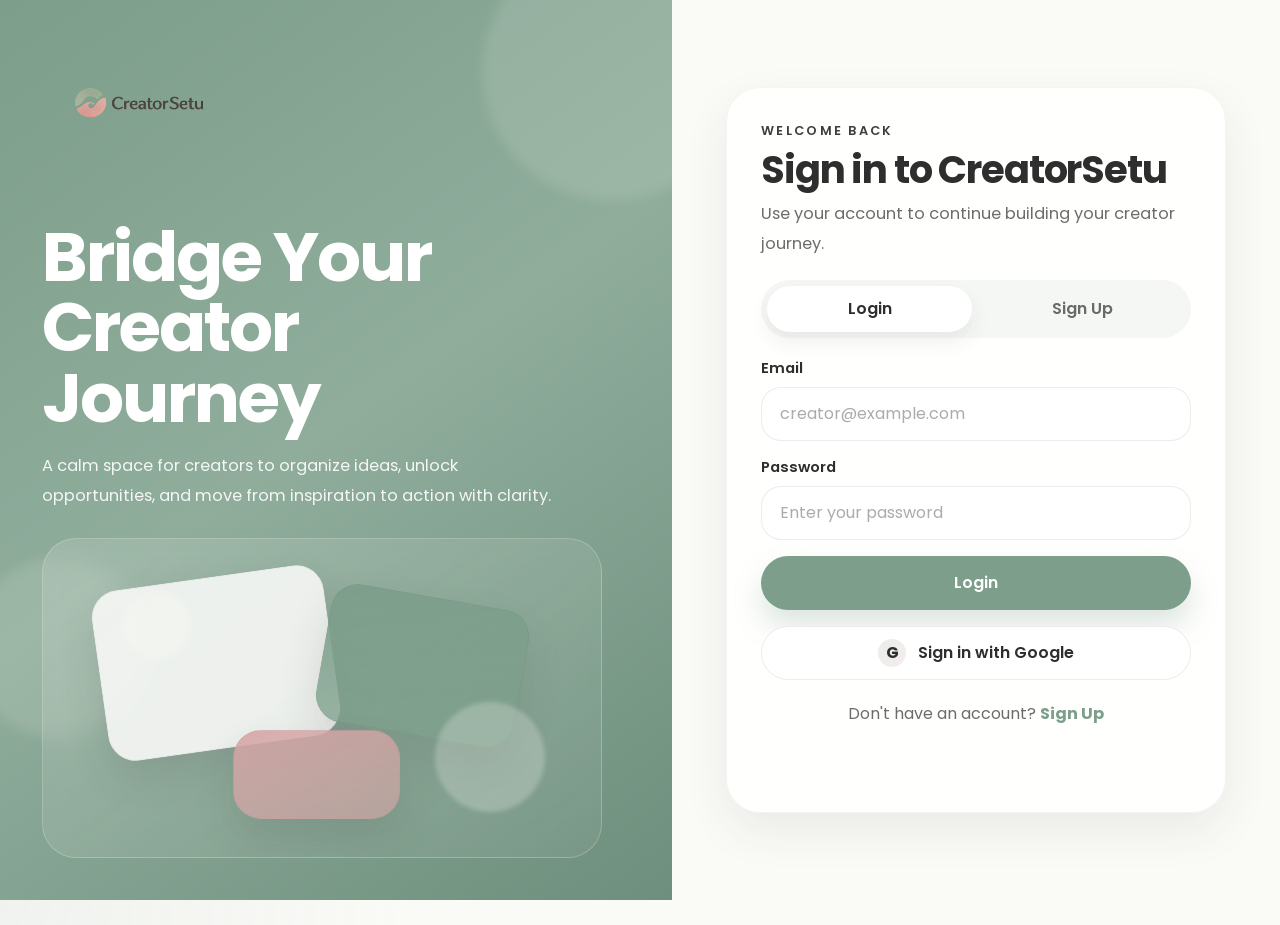
==== index.html @ 1ea91038 "Add files via upload" ====
<!DOCTYPE html>
<html lang="en">
<head>
	<meta charset="UTF-8">
	<meta name="viewport" content="width=device-width, initial-scale=1.0">
	<title>CreatorSetu | Login</title>
	<meta name="description" content="CreatorSetu login and signup experience with a warm split-screen interface.">
	<link rel="preconnect" href="https://fonts.googleapis.com">
	<link rel="preconnect" href="https://fonts.gstatic.com" crossorigin>
	<link href="https://fonts.googleapis.com/css2?family=Poppins:wght@400;500;600;700;800&display=swap" rel="stylesheet">
	<link rel="stylesheet" href="style.css">
</head>
<body>
	<main class="auth-shell" data-auth-shell>
		<section class="auth-visual" aria-label="CreatorSetu introduction">
			<div class="auth-visual__brand">
				<img class="brand-logo brand-logo--panel" src="logo_transparent.png" alt="CreatorSetu Logo">
			</div>

			<div class="auth-visual__content">
				<h1>Bridge Your Creator Journey</h1>
				<p class="auth-visual__text">
					A calm space for creators to organize ideas, unlock opportunities, and move from inspiration to action with clarity.
				</p>

				<div class="auth-illustration" aria-hidden="true">
					<div class="auth-illustration__card auth-illustration__card--one"></div>
					<div class="auth-illustration__card auth-illustration__card--two"></div>
					<div class="auth-illustration__card auth-illustration__card--three"></div>
					<div class="auth-illustration__orb auth-illustration__orb--one"></div>
					<div class="auth-illustration__orb auth-illustration__orb--two"></div>
				</div>
			</div>
		</section>

		<section class="auth-panel" aria-label="Authentication forms">
			<div class="auth-card" data-auth-card data-mode="login">
				<div class="auth-card__header">
					<p class="eyebrow">Welcome back</p>
					<h2>Sign in to CreatorSetu</h2>
					<p class="auth-card__copy">Use your account to continue building your creator journey.</p>
				</div>

				<div class="auth-switch" role="tablist" aria-label="Authentication mode">
					<button class="auth-switch__button is-active" type="button" data-mode-button="login" aria-pressed="true">Login</button>
					<button class="auth-switch__button" type="button" data-mode-button="signup" aria-pressed="false">Sign Up</button>
				</div>

				<div class="auth-stage">
					<form class="auth-form is-active" data-form="login" novalidate>
						<label class="field">
							<span>Email</span>
							<input type="email" name="loginEmail" placeholder="creator@example.com" autocomplete="email">
						</label>
						<label class="field">
							<span>Password</span>
							<input type="password" name="loginPassword" placeholder="Enter your password" autocomplete="current-password">
						</label>
						<button class="primary-button" type="submit">Login</button>
						<button class="google-button" type="button">
							<span class="google-button__icon">G</span>
							Sign in with Google
						</button>
						<p class="auth-footnote">
							Don't have an account?
							<button class="text-toggle" type="button" data-mode-button="signup">Sign Up</button>
						</p>
					</form>

					<form class="auth-form" data-form="signup" novalidate>
						<label class="field">
							<span>Name</span>
							<input type="text" name="signupName" placeholder="Your name" autocomplete="name">
						</label>
						<label class="field">
							<span>Email</span>
							<input type="email" name="signupEmail" placeholder="creator@example.com" autocomplete="email">
						</label>
						<label class="field">
							<span>Password</span>
							<input type="password" name="signupPassword" placeholder="Create a password" autocomplete="new-password">
						</label>
						<label class="field">
							<span>Platform</span>
							<select name="platform">
								<option value="">Select your platform</option>
								<option>Instagram</option>
								<option>YouTube</option>
								<option>Pinterest</option>
								<option>TikTok</option>
								<option>Behance</option>
							</select>
						</label>
						<button class="primary-button" type="submit">Create Account</button>
						<button class="google-button" type="button">
							<span class="google-button__icon">G</span>
							Sign up with Google
						</button>
						<p class="auth-footnote">
							Already have an account?
							<button class="text-toggle" type="button" data-mode-button="login">Login</button>
						</p>
					</form>
				</div>
			</div>
		</section>

		<section class="dashboard" data-dashboard hidden aria-label="CreatorSetu dashboard">
			<header class="dashboard__nav">
				<div class="dashboard__brand">
					<img class="brand-logo brand-logo--dashboard" src="logo_transparent.png" alt="CreatorSetu Logo">
				</div>
				<div class="dashboard__profile" aria-label="Profile">
					<span>AK</span>
				</div>
			</header>

			<section class="dashboard__banner">
				<div>
					<p class="eyebrow">Creator dashboard</p>
					<h2>Welcome back, Aanya</h2>
					<p>Track your earnings, see your impact, and keep your creator journey moving forward with clarity.</p>
				</div>
				<div class="dashboard__banner-card">
					<span>Next milestone</span>
					<strong>Brand collab review in 2 days</strong>
				</div>
			</section>

			<section class="dashboard__stats" aria-label="Earnings and impact summary">
				<article class="stat-card stat-card--dashboard">
					<p>Total Earnings</p>
					<strong>₹12,480</strong>
					<span>+18% from last quarter</span>
				</article>
				<article class="stat-card stat-card--dashboard">
					<p>This Month Earnings</p>
					<strong>₹3,240</strong>
					<span>On track with goals</span>
				</article>
				<article class="stat-card stat-card--dashboard">
					<p>Savings Goal Progress</p>
					<strong>68%</strong>
					<div class="progress-bar" aria-hidden="true"><span style="width: 68%"></span></div>
				</article>
				<article class="stat-card stat-card--dashboard">
					<p>Impact Donated</p>
					<strong>₹860</strong>
					<span>Shared across creator initiatives</span>
				</article>
			</section>

			<section class="dashboard__grid">
				<div class="dashboard-card dashboard-card--chart">
					<div class="dashboard-card__header">
						<h3>Earnings Bar Chart</h3>
						<p>Last six months performance</p>
					</div>
					<div class="bar-chart" data-bar-chart aria-label="Earnings chart"></div>
				</div>

				<div class="dashboard-card dashboard-card--activity">
					<div class="dashboard-card__header">
						<h3>Recent Activity</h3>
						<p>Latest creator updates</p>
					</div>
					<div class="activity-feed" data-activity-feed></div>
				</div>
			</section>
		</section>
	</main>

	<script src="scrypt.js"></script>
</body>
</html>
---- style.css ----
* {
	box-sizing: border-box;
}

:root {
	--bg: #fafaf7;
	--accent: #7c9e8a;
	--secondary: #d4a5a5;
	--text: #2e2e2e;
	--muted: rgba(46, 46, 46, 0.7);
	--card: rgba(255, 255, 255, 0.86);
	--shadow: 0 18px 45px rgba(46, 46, 46, 0.08);
	--shadow-hover: 0 22px 56px rgba(46, 46, 46, 0.12);
	--radius-lg: 30px;
	--radius-md: 20px;
}

html {
	scroll-behavior: smooth;
}

body {
	margin: 0;
	font-family: 'Poppins', sans-serif;
	color: var(--text);
	background:
		radial-gradient(circle at top left, rgba(124, 158, 138, 0.08), transparent 26%),
		radial-gradient(circle at bottom right, rgba(212, 165, 165, 0.12), transparent 30%),
		var(--bg);
	min-height: 100vh;
}

button,
input,
select {
	font: inherit;
}

button {
	border: 0;
	background: none;
	cursor: pointer;
}

.auth-shell {
	min-height: 100vh;
	display: grid;
	grid-template-columns: 1.05fr 0.95fr;
	align-items: stretch;
}

.auth-shell.is-post-login {
	grid-template-columns: 1fr;
}

.auth-visual {
	position: relative;
	overflow: hidden;
	padding: 42px;
	display: flex;
	flex-direction: column;
	justify-content: space-between;
	background: linear-gradient(145deg, #7c9e8a 0%, #90ad9c 48%, #6e8f7d 100%);
	color: #fff;
}

.auth-visual::before,
.auth-visual::after {
	content: '';
	position: absolute;
	border-radius: 999px;
	background: rgba(250, 250, 247, 0.12);
	filter: blur(6px);
	pointer-events: none;
}

.auth-visual::before {
	width: 260px;
	height: 260px;
	top: -60px;
	right: -70px;
}

.auth-visual::after {
	width: 180px;
	height: 180px;
	left: -30px;
	bottom: 18%;
}

.auth-visual__brand,
.auth-visual__content {
	position: relative;
	z-index: 1;
}

.auth-visual__brand {
	display: flex;
	align-items: center;
	justify-content: flex-start;
}

.brand-logo {
	display: block;
	width: auto;
	object-fit: contain;
	background: transparent;
	mix-blend-mode: multiply;
}

.brand-logo--panel {
	width: 200px;
	height: auto;
}

.brand-logo--dashboard {
	height: 40px;
	width: auto;
}

.auth-visual__content {
	display: grid;
	gap: 18px;
	max-width: 560px;
	padding: 32px 0 0;
}

.eyebrow {
	margin: 0;
	font-size: 0.8rem;
	font-weight: 600;
	letter-spacing: 0.18em;
	text-transform: uppercase;
	opacity: 0.92;
}

.auth-visual h1,
.auth-card h2 {
	margin: 0;
	line-height: 1.02;
	letter-spacing: -0.03em;
}

.auth-visual h1 {
	font-size: clamp(2.7rem, 5.4vw, 5.6rem);
	max-width: 9ch;
}

.auth-visual__text,
.auth-card__copy {
	margin: 0;
	line-height: 1.8;
	font-size: 1.02rem;
	color: var(--muted);
}

.auth-visual__text {
	color: rgba(255, 255, 255, 0.9);
	max-width: 52ch;
}

.auth-illustration {
	position: relative;
	min-height: 320px;
	margin-top: 10px;
	border-radius: 34px;
	border: 1px solid rgba(250, 250, 247, 0.22);
	background: linear-gradient(145deg, rgba(250, 250, 247, 0.14), rgba(250, 250, 247, 0.05));
	backdrop-filter: blur(10px);
	overflow: hidden;
}

.auth-illustration__card,
.auth-illustration__orb {
	position: absolute;
	border-radius: 28px;
}

.auth-illustration__card {
	background: rgba(250, 250, 247, 0.88);
	box-shadow: 0 20px 40px rgba(46, 46, 46, 0.12);
	border: 1px solid rgba(46, 46, 46, 0.04);
}

.auth-illustration__card--one {
	width: 42%;
	height: 54%;
	top: 12%;
	left: 10%;
	transform: rotate(-8deg);
}

.auth-illustration__card--two {
	width: 36%;
	height: 44%;
	top: 18%;
	right: 14%;
	background: linear-gradient(160deg, rgba(124, 158, 138, 0.95), rgba(124, 158, 138, 0.68));
	transform: rotate(10deg);
}

.auth-illustration__card--three {
	width: 30%;
	height: 28%;
	left: 34%;
	bottom: 12%;
	background: linear-gradient(160deg, rgba(212, 165, 165, 0.9), rgba(212, 165, 165, 0.6));
}

.auth-illustration__orb {
	border-radius: 999px;
	filter: blur(2px);
	background: rgba(250, 250, 247, 0.24);
}

.auth-illustration__orb--one {
	width: 110px;
	height: 110px;
	right: 10%;
	bottom: 14%;
}

.auth-illustration__orb--two {
	width: 70px;
	height: 70px;
	left: 14%;
	top: 16%;
}

.auth-panel {
	display: grid;
	place-items: center;
	padding: 36px 22px;
	background: linear-gradient(180deg, rgba(250, 250, 247, 0.96), rgba(250, 250, 247, 1));
}

.auth-shell.is-post-login .auth-visual,
.auth-shell.is-post-login .auth-panel {
	display: none;
}

.dashboard {
	grid-column: 1 / -1;
	width: 100%;
	min-height: 100vh;
	display: grid;
	gap: 22px;
	padding: 24px;
	background:
		radial-gradient(circle at top left, rgba(124, 158, 138, 0.09), transparent 32%),
		radial-gradient(circle at bottom right, rgba(212, 165, 165, 0.1), transparent 28%),
		var(--bg);
	box-sizing: border-box;
}

.dashboard[hidden] {
	display: none;
}

.dashboard__nav {
	display: flex;
	align-items: center;
	justify-content: space-between;
	gap: 16px;
	padding: 14px 8px;
}

.dashboard__profile {
	width: 46px;
	height: 46px;
	border-radius: 999px;
	display: grid;
	place-items: center;
	background: #fff;
	box-shadow: 0 12px 24px rgba(46, 46, 46, 0.08);
	border: 1px solid rgba(46, 46, 46, 0.06);
	font-weight: 700;
	color: var(--accent);
}

.dashboard__banner,
.dashboard__stats,
.dashboard__grid {
	display: grid;
	grid-template-columns: repeat(12, minmax(0, 1fr));
	gap: 18px;
}

.dashboard__banner {
	padding: 28px;
	border-radius: 34px;
	background: linear-gradient(135deg, rgba(255, 255, 255, 0.96), rgba(250, 250, 247, 0.95));
	border: 1px solid rgba(46, 46, 46, 0.05);
	box-shadow: var(--shadow);
	align-items: end;
}

.dashboard__banner h2 {
	font-size: clamp(2rem, 4vw, 3.3rem);
	margin-top: 8px;
}

.dashboard__banner p {
	margin: 10px 0 0;
	max-width: 60ch;
	line-height: 1.8;
	color: var(--muted);
}

.dashboard__banner-card {
	grid-column: span 4;
	justify-self: end;
	padding: 18px 20px;
	border-radius: 24px;
	background: rgba(124, 158, 138, 0.1);
	border: 1px solid rgba(124, 158, 138, 0.16);
	box-shadow: 0 12px 24px rgba(46, 46, 46, 0.05);
	display: grid;
	gap: 8px;
	color: var(--text);
}

.dashboard__banner-card span {
	font-size: 0.86rem;
	font-weight: 600;
	letter-spacing: 0.08em;
	text-transform: uppercase;
	color: var(--accent);
}

.dashboard__banner > div:first-child {
	grid-column: span 8;
}

.dashboard__stats {
	grid-template-columns: repeat(4, minmax(0, 1fr));
}

.stat-card--dashboard {
	padding: 22px;
	border-radius: 28px;
	background: rgba(255, 255, 255, 0.9);
	box-shadow: 0 14px 28px rgba(46, 46, 46, 0.06);
	border: 1px solid rgba(46, 46, 46, 0.05);
	display: grid;
	gap: 10px;
}

.stat-card--dashboard p,
.dashboard-card__header p {
	margin: 0;
	color: var(--muted);
	font-size: 0.92rem;
}

.stat-card--dashboard strong {
	font-size: 1.9rem;
	line-height: 1;
	color: var(--text);
}

.stat-card--dashboard span {
	color: var(--muted);
	font-size: 0.9rem;
}

.progress-bar {
	height: 12px;
	border-radius: 999px;
	background: rgba(124, 158, 138, 0.12);
	overflow: hidden;
}

.progress-bar span {
	display: block;
	height: 100%;
	border-radius: inherit;
	background: linear-gradient(90deg, var(--accent), #97b6a3);
}

.dashboard__grid {
	grid-template-columns: 1.4fr 0.9fr;
}

.dashboard-card {
	padding: 24px;
	border-radius: 32px;
	background: rgba(255, 255, 255, 0.9);
	border: 1px solid rgba(46, 46, 46, 0.05);
	box-shadow: var(--shadow);
	display: grid;
	gap: 18px;
}

.dashboard-card__header h3 {
	margin: 0 0 6px;
	font-size: 1.2rem;
}

.bar-chart {
	display: grid;
	grid-template-columns: repeat(6, minmax(0, 1fr));
	align-items: end;
	gap: 14px;
	min-height: 320px;
	padding: 12px 4px 0;
}

.bar-chart__item {
	display: grid;
	justify-items: center;
	gap: 10px;
}

.bar-chart__bar {
	width: 100%;
	min-height: 40px;
	border-radius: 20px 20px 10px 10px;
	background: linear-gradient(180deg, rgba(124, 158, 138, 0.95), rgba(124, 158, 138, 0.52));
	box-shadow: 0 12px 24px rgba(124, 158, 138, 0.2);
	align-self: end;
}

.bar-chart__label {
	font-size: 0.84rem;
	color: var(--muted);
}

.bar-chart__value {
	font-size: 0.84rem;
	font-weight: 600;
	color: var(--text);
}

.activity-feed {
	display: grid;
	gap: 14px;
}

.activity-item {
	padding: 16px 18px;
	border-radius: 22px;
	background: linear-gradient(135deg, rgba(250, 250, 247, 0.95), rgba(255, 255, 255, 0.98));
	border: 1px solid rgba(46, 46, 46, 0.05);
	display: grid;
	gap: 6px;
}

.activity-item__top {
	display: flex;
	align-items: center;
	justify-content: space-between;
	gap: 12px;
	font-weight: 600;
}

.activity-item__badge {
	padding: 6px 10px;
	border-radius: 999px;
	background: rgba(212, 165, 165, 0.18);
	color: var(--text);
	font-size: 0.8rem;
	font-weight: 600;
}

.activity-item p {
	margin: 0;
	color: var(--muted);
	line-height: 1.7;
}

.auth-card {
	width: min(100%, 500px);
	padding: 34px;
	border-radius: 34px;
	background: var(--card);
	box-shadow: var(--shadow);
	border: 1px solid rgba(46, 46, 46, 0.05);
	backdrop-filter: blur(10px);
}

.auth-card__header {
	display: grid;
	gap: 10px;
	margin-bottom: 22px;
}

.auth-card h2 {
	font-size: clamp(1.9rem, 3vw, 2.5rem);
}

.auth-switch {
	display: grid;
	grid-template-columns: repeat(2, minmax(0, 1fr));
	gap: 8px;
	padding: 6px;
	margin-bottom: 20px;
	border-radius: 999px;
	background: rgba(124, 158, 138, 0.08);
}

.auth-switch__button {
	min-height: 46px;
	border-radius: 999px;
	font-weight: 600;
	color: var(--muted);
	transition: background 220ms ease, color 220ms ease, transform 220ms ease;
}

.auth-switch__button.is-active {
	background: #fff;
	color: var(--text);
	box-shadow: 0 10px 20px rgba(46, 46, 46, 0.08);
}

.auth-stage {
	position: relative;
	min-height: 420px;
}

.auth-form {
	position: absolute;
	inset: 0;
	display: grid;
	gap: 16px;
	align-content: start;
	opacity: 0;
	transform: translateX(18px);
	pointer-events: none;
	transition: opacity 260ms ease, transform 260ms ease;
}

.auth-form.is-active {
	opacity: 1;
	transform: translateX(0);
	pointer-events: auto;
	position: relative;
}

.field {
	display: grid;
	gap: 8px;
}

.field span {
	font-size: 0.92rem;
	font-weight: 600;
}

.field input,
.field select {
	width: 100%;
	min-height: 54px;
	padding: 0 18px;
	border-radius: var(--radius-md);
	border: 1px solid rgba(46, 46, 46, 0.09);
	background: rgba(255, 255, 255, 0.95);
	color: var(--text);
	outline: none;
	box-shadow: inset 0 1px 0 rgba(255, 255, 255, 0.7);
	transition: border-color 180ms ease, box-shadow 180ms ease, transform 180ms ease;
}

.field input::placeholder {
	color: rgba(46, 46, 46, 0.4);
}

.field input:focus,
.field select:focus {
	border-color: rgba(124, 158, 138, 0.5);
	box-shadow: 0 0 0 4px rgba(124, 158, 138, 0.12);
}

.primary-button,
.google-button {
	min-height: 54px;
	border-radius: 999px;
	font-weight: 600;
	transition: transform 180ms ease, box-shadow 180ms ease, background 180ms ease;
}

.primary-button {
	background: var(--accent);
	color: #fff;
	box-shadow: 0 16px 28px rgba(124, 158, 138, 0.26);
}

.google-button {
	display: inline-flex;
	align-items: center;
	justify-content: center;
	gap: 12px;
	border: 1px solid rgba(46, 46, 46, 0.09);
	background: #fff;
	color: var(--text);
}

.primary-button:hover,
.google-button:hover,
.auth-switch__button:hover,
.text-toggle:hover {
	transform: translateY(-2px);
}

.google-button__icon {
	width: 28px;
	height: 28px;
	border-radius: 999px;
	display: grid;
	place-items: center;
	background: linear-gradient(135deg, rgba(124, 158, 138, 0.18), rgba(212, 165, 165, 0.2));
	font-weight: 700;
}

.auth-footnote {
	margin: 4px 0 0;
	text-align: center;
	color: var(--muted);
	line-height: 1.7;
}

.text-toggle {
	padding: 0;
	font-weight: 700;
	color: var(--accent);
}

body.is-signup .auth-card__header h2,
body.is-signup .auth-card__copy {
	animation: fadeSlide 240ms ease;
}

@keyframes fadeSlide {
	from {
		opacity: 0;
		transform: translateY(8px);
	}
	to {
		opacity: 1;
		transform: translateY(0);
	}
}

@media (max-width: 980px) {
	.auth-shell {
		grid-template-columns: 1fr;
	}

	.auth-visual {
		padding: 28px 22px 34px;
	}

	.auth-visual h1 {
		max-width: 12ch;
	}

	.auth-illustration {
		min-height: 240px;
	}

	.auth-panel {
		padding-top: 18px;
	}

	.post-login__grid {
		grid-template-columns: 1fr;
	}

	.dashboard {
		padding: 18px;
	}

	.dashboard__banner > div:first-child,
	.dashboard__banner-card,
	.dashboard__grid {
		grid-column: span 12;
		justify-self: stretch;
	}

	.dashboard__stats,
	.dashboard__grid,
	.dashboard__banner {
		grid-template-columns: 1fr;
	}

	.bar-chart {
		grid-template-columns: repeat(3, minmax(0, 1fr));
	}
}

@media (max-width: 560px) {
	.auth-visual {
		padding: 22px 18px 26px;
	}

	.auth-card {
		padding: 24px 18px;
		border-radius: 28px;
	}

	.auth-stage {
		min-height: 460px;
	}

	.auth-visual__content {
		padding-top: 24px;
	}

	.auth-switch {
		grid-template-columns: 1fr;
	}

	.auth-form {
		transform: translateX(0) translateY(12px);
	}
}
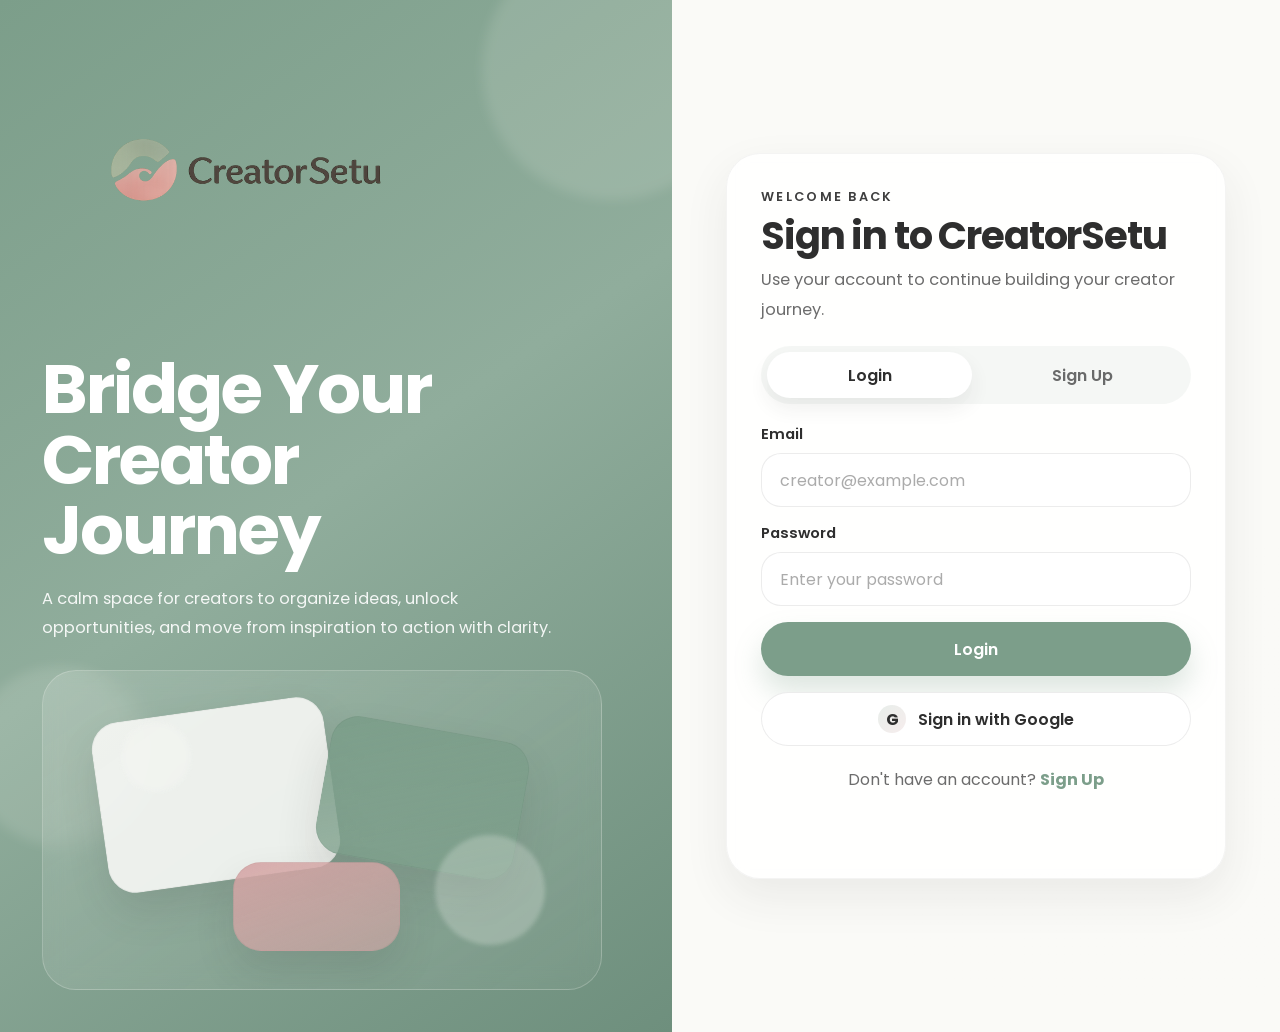
==== commit 3d8e768c: "Merge pull request #6 from Sarthak4353/main contribute" ====
--- a/index.html
+++ b/index.html
@@ -1,175 +1,183 @@
-<!DOCTYPE html>
-<html lang="en">
-<head>
-	<meta charset="UTF-8">
-	<meta name="viewport" content="width=device-width, initial-scale=1.0">
-	<title>CreatorSetu | Login</title>
-	<meta name="description" content="CreatorSetu login and signup experience with a warm split-screen interface.">
-	<link rel="preconnect" href="https://fonts.googleapis.com">
-	<link rel="preconnect" href="https://fonts.gstatic.com" crossorigin>
-	<link href="https://fonts.googleapis.com/css2?family=Poppins:wght@400;500;600;700;800&display=swap" rel="stylesheet">
-	<link rel="stylesheet" href="style.css">
-</head>
-<body>
-	<main class="auth-shell" data-auth-shell>
-		<section class="auth-visual" aria-label="CreatorSetu introduction">
-			<div class="auth-visual__brand">
-				<img class="brand-logo brand-logo--panel" src="logo_transparent.png" alt="CreatorSetu Logo">
-			</div>
-
-			<div class="auth-visual__content">
-				<h1>Bridge Your Creator Journey</h1>
-				<p class="auth-visual__text">
-					A calm space for creators to organize ideas, unlock opportunities, and move from inspiration to action with clarity.
-				</p>
-
-				<div class="auth-illustration" aria-hidden="true">
-					<div class="auth-illustration__card auth-illustration__card--one"></div>
-					<div class="auth-illustration__card auth-illustration__card--two"></div>
-					<div class="auth-illustration__card auth-illustration__card--three"></div>
-					<div class="auth-illustration__orb auth-illustration__orb--one"></div>
-					<div class="auth-illustration__orb auth-illustration__orb--two"></div>
-				</div>
-			</div>
-		</section>
-
-		<section class="auth-panel" aria-label="Authentication forms">
-			<div class="auth-card" data-auth-card data-mode="login">
-				<div class="auth-card__header">
-					<p class="eyebrow">Welcome back</p>
-					<h2>Sign in to CreatorSetu</h2>
-					<p class="auth-card__copy">Use your account to continue building your creator journey.</p>
-				</div>
-
-				<div class="auth-switch" role="tablist" aria-label="Authentication mode">
-					<button class="auth-switch__button is-active" type="button" data-mode-button="login" aria-pressed="true">Login</button>
-					<button class="auth-switch__button" type="button" data-mode-button="signup" aria-pressed="false">Sign Up</button>
-				</div>
-
-				<div class="auth-stage">
-					<form class="auth-form is-active" data-form="login" novalidate>
-						<label class="field">
-							<span>Email</span>
-							<input type="email" name="loginEmail" placeholder="creator@example.com" autocomplete="email">
-						</label>
-						<label class="field">
-							<span>Password</span>
-							<input type="password" name="loginPassword" placeholder="Enter your password" autocomplete="current-password">
-						</label>
-						<button class="primary-button" type="submit">Login</button>
-						<button class="google-button" type="button">
-							<span class="google-button__icon">G</span>
-							Sign in with Google
-						</button>
-						<p class="auth-footnote">
-							Don't have an account?
-							<button class="text-toggle" type="button" data-mode-button="signup">Sign Up</button>
-						</p>
-					</form>
-
-					<form class="auth-form" data-form="signup" novalidate>
-						<label class="field">
-							<span>Name</span>
-							<input type="text" name="signupName" placeholder="Your name" autocomplete="name">
-						</label>
-						<label class="field">
-							<span>Email</span>
-							<input type="email" name="signupEmail" placeholder="creator@example.com" autocomplete="email">
-						</label>
-						<label class="field">
-							<span>Password</span>
-							<input type="password" name="signupPassword" placeholder="Create a password" autocomplete="new-password">
-						</label>
-						<label class="field">
-							<span>Platform</span>
-							<select name="platform">
-								<option value="">Select your platform</option>
-								<option>Instagram</option>
-								<option>YouTube</option>
-								<option>Pinterest</option>
-								<option>TikTok</option>
-								<option>Behance</option>
-							</select>
-						</label>
-						<button class="primary-button" type="submit">Create Account</button>
-						<button class="google-button" type="button">
-							<span class="google-button__icon">G</span>
-							Sign up with Google
-						</button>
-						<p class="auth-footnote">
-							Already have an account?
-							<button class="text-toggle" type="button" data-mode-button="login">Login</button>
-						</p>
-					</form>
-				</div>
-			</div>
-		</section>
-
-		<section class="dashboard" data-dashboard hidden aria-label="CreatorSetu dashboard">
-			<header class="dashboard__nav">
-				<div class="dashboard__brand">
-					<img class="brand-logo brand-logo--dashboard" src="logo_transparent.png" alt="CreatorSetu Logo">
-				</div>
-				<div class="dashboard__profile" aria-label="Profile">
-					<span>AK</span>
-				</div>
-			</header>
-
-			<section class="dashboard__banner">
-				<div>
-					<p class="eyebrow">Creator dashboard</p>
-					<h2>Welcome back, Aanya</h2>
-					<p>Track your earnings, see your impact, and keep your creator journey moving forward with clarity.</p>
-				</div>
-				<div class="dashboard__banner-card">
-					<span>Next milestone</span>
-					<strong>Brand collab review in 2 days</strong>
-				</div>
-			</section>
-
-			<section class="dashboard__stats" aria-label="Earnings and impact summary">
-				<article class="stat-card stat-card--dashboard">
-					<p>Total Earnings</p>
-					<strong>₹12,480</strong>
-					<span>+18% from last quarter</span>
-				</article>
-				<article class="stat-card stat-card--dashboard">
-					<p>This Month Earnings</p>
-					<strong>₹3,240</strong>
-					<span>On track with goals</span>
-				</article>
-				<article class="stat-card stat-card--dashboard">
-					<p>Savings Goal Progress</p>
-					<strong>68%</strong>
-					<div class="progress-bar" aria-hidden="true"><span style="width: 68%"></span></div>
-				</article>
-				<article class="stat-card stat-card--dashboard">
-					<p>Impact Donated</p>
-					<strong>₹860</strong>
-					<span>Shared across creator initiatives</span>
-				</article>
-			</section>
-
-			<section class="dashboard__grid">
-				<div class="dashboard-card dashboard-card--chart">
-					<div class="dashboard-card__header">
-						<h3>Earnings Bar Chart</h3>
-						<p>Last six months performance</p>
-					</div>
-					<div class="bar-chart" data-bar-chart aria-label="Earnings chart"></div>
-				</div>
-
-				<div class="dashboard-card dashboard-card--activity">
-					<div class="dashboard-card__header">
-						<h3>Recent Activity</h3>
-						<p>Latest creator updates</p>
-					</div>
-					<div class="activity-feed" data-activity-feed></div>
-				</div>
-			</section>
-		</section>
-	</main>
-
-	<script src="scrypt.js"></script>
-</body>
-</html>
+<!DOCTYPE html>
+<html lang="en">
+<head>
+	<meta charset="UTF-8">
+	<meta name="viewport" content="width=device-width, initial-scale=1.0">
+	<title>CreatorSetu | Login</title>
+	<meta name="description" content="CreatorSetu login and signup experience with a warm split-screen interface.">
+	<link rel="preconnect" href="https://fonts.googleapis.com">
+	<link rel="preconnect" href="https://fonts.gstatic.com" crossorigin>
+	<link href="https://fonts.googleapis.com/css2?family=Poppins:wght@400;500;600;700;800&display=swap" rel="stylesheet">
+	<link rel="stylesheet" href="style.css">
+</head>
+<body>
+	<main class="auth-shell" data-auth-shell>
+		<section class="auth-visual" aria-label="CreatorSetu introduction">
+			<div class="auth-visual__brand">
+				<img class="brand-logo brand-logo--panel" src="logo_transparent.png" alt="CreatorSetu Logo">
+			</div>
+
+			<div class="auth-visual__content">
+				<h1>Bridge Your Creator Journey</h1>
+				<p class="auth-visual__text">
+					A calm space for creators to organize ideas, unlock opportunities, and move from inspiration to action with clarity.
+				</p>
+
+				<div class="auth-illustration" aria-hidden="true">
+					<div class="auth-illustration__card auth-illustration__card--one"></div>
+					<div class="auth-illustration__card auth-illustration__card--two"></div>
+					<div class="auth-illustration__card auth-illustration__card--three"></div>
+					<div class="auth-illustration__orb auth-illustration__orb--one"></div>
+					<div class="auth-illustration__orb auth-illustration__orb--two"></div>
+				</div>
+			</div>
+		</section>
+
+		<section class="auth-panel" aria-label="Authentication forms">
+			<div class="auth-card" data-auth-card data-mode="login">
+				<div class="auth-card__header">
+					<p class="eyebrow">Welcome back</p>
+					<h2>Sign in to CreatorSetu</h2>
+					<p class="auth-card__copy">Use your account to continue building your creator journey.</p>
+				</div>
+
+				<div class="auth-switch" role="tablist" aria-label="Authentication mode">
+					<button class="auth-switch__button is-active" type="button" data-mode-button="login" aria-pressed="true">Login</button>
+					<button class="auth-switch__button" type="button" data-mode-button="signup" aria-pressed="false">Sign Up</button>
+				</div>
+
+				<div class="auth-stage">
+					<form class="auth-form is-active" data-form="login" novalidate>
+						<label class="field">
+							<span>Email</span>
+							<input type="email" name="loginEmail" placeholder="creator@example.com" autocomplete="email">
+						</label>
+						<label class="field">
+							<span>Password</span>
+							<input type="password" name="loginPassword" placeholder="Enter your password" autocomplete="current-password">
+						</label>
+						<button class="primary-button" type="submit">Login</button>
+						<button class="google-button" type="button">
+							<span class="google-button__icon">G</span>
+							Sign in with Google
+						</button>
+						<p class="auth-footnote">
+							Don't have an account?
+							<button class="text-toggle" type="button" data-mode-button="signup">Sign Up</button>
+						</p>
+					</form>
+
+					<form class="auth-form" data-form="signup" novalidate>
+						<label class="field">
+							<span>Name</span>
+							<input type="text" name="signupName" placeholder="Your name" autocomplete="name">
+						</label>
+						<label class="field">
+							<span>Email</span>
+							<input type="email" name="signupEmail" placeholder="creator@example.com" autocomplete="email">
+						</label>
+						<label class="field">
+							<span>Password</span>
+							<input type="password" name="signupPassword" placeholder="Create a password" autocomplete="new-password">
+						</label>
+						<label class="field">
+							<span>Platform</span>
+							<select name="platform">
+								<option value="">Select your platform</option>
+								<option>Instagram</option>
+								<option>YouTube</option>
+								<option>Pinterest</option>
+								<option>TikTok</option>
+								<option>Behance</option>
+							</select>
+						</label>
+						<button class="primary-button" type="submit">Create Account</button>
+						<button class="google-button" type="button">
+							<span class="google-button__icon">G</span>
+							Sign up with Google
+						</button>
+						<p class="auth-footnote">
+							Already have an account?
+							<button class="text-toggle" type="button" data-mode-button="login">Login</button>
+						</p>
+					</form>
+				</div>
+			</div>
+		</section>
+
+		<section class="dashboard" data-dashboard hidden aria-label="CreatorSetu dashboard">
+			<header class="dashboard__nav">
+				<div class="dashboard__brand">
+					<img class="brand-logo brand-logo--dashboard" src="logo_transparent.png" alt="CreatorSetu Logo">
+				</div>
+				<nav class="page__links dashboard__links" aria-label="Primary">
+					<a href="index.html" class="is-active" aria-current="page">Dashboard</a>
+					<a href="earnings.html">Earnings</a>
+					<a href="budget.html">Budget</a>
+					<a href="strategy.html">Strategy</a>
+					<a href="community.html">Community</a>
+					<a href="kredit.html" class="kredit-nav-link"><span class="kredit-icon">₹</span> Kredit</a>
+				</nav>
+				<div class="dashboard__profile" aria-label="Profile">
+					<span data-profile-initials>AK</span>
+				</div>
+			</header>
+
+			<section class="dashboard__banner">
+				<div>
+					<p class="eyebrow">Creator dashboard</p>
+					<h2>Welcome back, <span data-welcome-name>Aanya</span></h2>
+					<p>Track your earnings, see your impact, and keep your creator journey moving forward with clarity.</p>
+				</div>
+				<div class="dashboard__banner-card">
+					<span>Next milestone</span>
+					<strong>Brand collab review in 2 days</strong>
+				</div>
+			</section>
+
+			<section class="dashboard__stats" aria-label="Earnings and impact summary">
+				<article class="stat-card stat-card--dashboard">
+					<p>Total Earnings</p>
+					<strong>₹12,480</strong>
+					<span>+18% from last quarter</span>
+				</article>
+				<article class="stat-card stat-card--dashboard">
+					<p>This Month Earnings</p>
+					<strong>₹3,240</strong>
+					<span>On track with goals</span>
+				</article>
+				<article class="stat-card stat-card--dashboard">
+					<p>Savings Goal Progress</p>
+					<strong>68%</strong>
+					<div class="progress-bar" aria-hidden="true"><span style="width: 68%"></span></div>
+				</article>
+				<article class="stat-card stat-card--dashboard">
+					<p>Impact Donated</p>
+					<strong>₹860</strong>
+					<span>Shared across creator initiatives</span>
+				</article>
+			</section>
+
+			<section class="dashboard__grid">
+				<div class="dashboard-card dashboard-card--chart">
+					<div class="dashboard-card__header">
+						<h3>Earnings Bar Chart</h3>
+						<p>Last six months performance</p>
+					</div>
+					<div class="bar-chart" data-bar-chart aria-label="Earnings chart"></div>
+				</div>
+
+				<div class="dashboard-card dashboard-card--activity">
+					<div class="dashboard-card__header">
+						<h3>Recent Activity</h3>
+						<p>Latest creator updates</p>
+					</div>
+					<div class="activity-feed" data-activity-feed></div>
+				</div>
+			</section>
+		</section>
+	</main>
+
+	<script src="scrypt.js"></script>
+</body>
+</html>
--- a/style.css
+++ b/style.css
@@ -1,716 +1,2205 @@
-* {
-	box-sizing: border-box;
-}
-
-:root {
-	--bg: #fafaf7;
-	--accent: #7c9e8a;
-	--secondary: #d4a5a5;
-	--text: #2e2e2e;
-	--muted: rgba(46, 46, 46, 0.7);
-	--card: rgba(255, 255, 255, 0.86);
-	--shadow: 0 18px 45px rgba(46, 46, 46, 0.08);
-	--shadow-hover: 0 22px 56px rgba(46, 46, 46, 0.12);
-	--radius-lg: 30px;
-	--radius-md: 20px;
-}
-
-html {
-	scroll-behavior: smooth;
-}
-
-body {
-	margin: 0;
-	font-family: 'Poppins', sans-serif;
-	color: var(--text);
-	background:
-		radial-gradient(circle at top left, rgba(124, 158, 138, 0.08), transparent 26%),
-		radial-gradient(circle at bottom right, rgba(212, 165, 165, 0.12), transparent 30%),
-		var(--bg);
-	min-height: 100vh;
-}
-
-button,
-input,
-select {
-	font: inherit;
-}
-
-button {
-	border: 0;
-	background: none;
-	cursor: pointer;
-}
-
-.auth-shell {
-	min-height: 100vh;
-	display: grid;
-	grid-template-columns: 1.05fr 0.95fr;
-	align-items: stretch;
-}
-
-.auth-shell.is-post-login {
-	grid-template-columns: 1fr;
-}
-
-.auth-visual {
-	position: relative;
-	overflow: hidden;
-	padding: 42px;
-	display: flex;
-	flex-direction: column;
-	justify-content: space-between;
-	background: linear-gradient(145deg, #7c9e8a 0%, #90ad9c 48%, #6e8f7d 100%);
-	color: #fff;
-}
-
-.auth-visual::before,
-.auth-visual::after {
-	content: '';
-	position: absolute;
-	border-radius: 999px;
-	background: rgba(250, 250, 247, 0.12);
-	filter: blur(6px);
-	pointer-events: none;
-}
-
-.auth-visual::before {
-	width: 260px;
-	height: 260px;
-	top: -60px;
-	right: -70px;
-}
-
-.auth-visual::after {
-	width: 180px;
-	height: 180px;
-	left: -30px;
-	bottom: 18%;
-}
-
-.auth-visual__brand,
-.auth-visual__content {
-	position: relative;
-	z-index: 1;
-}
-
-.auth-visual__brand {
-	display: flex;
-	align-items: center;
-	justify-content: flex-start;
-}
-
-.brand-logo {
-	display: block;
-	width: auto;
-	object-fit: contain;
-	background: transparent;
-	mix-blend-mode: multiply;
-}
-
-.brand-logo--panel {
-	width: 200px;
-	height: auto;
-}
-
-.brand-logo--dashboard {
-	height: 40px;
-	width: auto;
-}
-
-.auth-visual__content {
-	display: grid;
-	gap: 18px;
-	max-width: 560px;
-	padding: 32px 0 0;
-}
-
-.eyebrow {
-	margin: 0;
-	font-size: 0.8rem;
-	font-weight: 600;
-	letter-spacing: 0.18em;
-	text-transform: uppercase;
-	opacity: 0.92;
-}
-
-.auth-visual h1,
-.auth-card h2 {
-	margin: 0;
-	line-height: 1.02;
-	letter-spacing: -0.03em;
-}
-
-.auth-visual h1 {
-	font-size: clamp(2.7rem, 5.4vw, 5.6rem);
-	max-width: 9ch;
-}
-
-.auth-visual__text,
-.auth-card__copy {
-	margin: 0;
-	line-height: 1.8;
-	font-size: 1.02rem;
-	color: var(--muted);
-}
-
-.auth-visual__text {
-	color: rgba(255, 255, 255, 0.9);
-	max-width: 52ch;
-}
-
-.auth-illustration {
-	position: relative;
-	min-height: 320px;
-	margin-top: 10px;
-	border-radius: 34px;
-	border: 1px solid rgba(250, 250, 247, 0.22);
-	background: linear-gradient(145deg, rgba(250, 250, 247, 0.14), rgba(250, 250, 247, 0.05));
-	backdrop-filter: blur(10px);
-	overflow: hidden;
-}
-
-.auth-illustration__card,
-.auth-illustration__orb {
-	position: absolute;
-	border-radius: 28px;
-}
-
-.auth-illustration__card {
-	background: rgba(250, 250, 247, 0.88);
-	box-shadow: 0 20px 40px rgba(46, 46, 46, 0.12);
-	border: 1px solid rgba(46, 46, 46, 0.04);
-}
-
-.auth-illustration__card--one {
-	width: 42%;
-	height: 54%;
-	top: 12%;
-	left: 10%;
-	transform: rotate(-8deg);
-}
-
-.auth-illustration__card--two {
-	width: 36%;
-	height: 44%;
-	top: 18%;
-	right: 14%;
-	background: linear-gradient(160deg, rgba(124, 158, 138, 0.95), rgba(124, 158, 138, 0.68));
-	transform: rotate(10deg);
-}
-
-.auth-illustration__card--three {
-	width: 30%;
-	height: 28%;
-	left: 34%;
-	bottom: 12%;
-	background: linear-gradient(160deg, rgba(212, 165, 165, 0.9), rgba(212, 165, 165, 0.6));
-}
-
-.auth-illustration__orb {
-	border-radius: 999px;
-	filter: blur(2px);
-	background: rgba(250, 250, 247, 0.24);
-}
-
-.auth-illustration__orb--one {
-	width: 110px;
-	height: 110px;
-	right: 10%;
-	bottom: 14%;
-}
-
-.auth-illustration__orb--two {
-	width: 70px;
-	height: 70px;
-	left: 14%;
-	top: 16%;
-}
-
-.auth-panel {
-	display: grid;
-	place-items: center;
-	padding: 36px 22px;
-	background: linear-gradient(180deg, rgba(250, 250, 247, 0.96), rgba(250, 250, 247, 1));
-}
-
-.auth-shell.is-post-login .auth-visual,
-.auth-shell.is-post-login .auth-panel {
-	display: none;
-}
-
-.dashboard {
-	grid-column: 1 / -1;
-	width: 100%;
-	min-height: 100vh;
-	display: grid;
-	gap: 22px;
-	padding: 24px;
-	background:
-		radial-gradient(circle at top left, rgba(124, 158, 138, 0.09), transparent 32%),
-		radial-gradient(circle at bottom right, rgba(212, 165, 165, 0.1), transparent 28%),
-		var(--bg);
-	box-sizing: border-box;
-}
-
-.dashboard[hidden] {
-	display: none;
-}
-
-.dashboard__nav {
-	display: flex;
-	align-items: center;
-	justify-content: space-between;
-	gap: 16px;
-	padding: 14px 8px;
-}
-
-.dashboard__profile {
-	width: 46px;
-	height: 46px;
-	border-radius: 999px;
-	display: grid;
-	place-items: center;
-	background: #fff;
-	box-shadow: 0 12px 24px rgba(46, 46, 46, 0.08);
-	border: 1px solid rgba(46, 46, 46, 0.06);
-	font-weight: 700;
-	color: var(--accent);
-}
-
-.dashboard__banner,
-.dashboard__stats,
-.dashboard__grid {
-	display: grid;
-	grid-template-columns: repeat(12, minmax(0, 1fr));
-	gap: 18px;
-}
-
-.dashboard__banner {
-	padding: 28px;
-	border-radius: 34px;
-	background: linear-gradient(135deg, rgba(255, 255, 255, 0.96), rgba(250, 250, 247, 0.95));
-	border: 1px solid rgba(46, 46, 46, 0.05);
-	box-shadow: var(--shadow);
-	align-items: end;
-}
-
-.dashboard__banner h2 {
-	font-size: clamp(2rem, 4vw, 3.3rem);
-	margin-top: 8px;
-}
-
-.dashboard__banner p {
-	margin: 10px 0 0;
-	max-width: 60ch;
-	line-height: 1.8;
-	color: var(--muted);
-}
-
-.dashboard__banner-card {
-	grid-column: span 4;
-	justify-self: end;
-	padding: 18px 20px;
-	border-radius: 24px;
-	background: rgba(124, 158, 138, 0.1);
-	border: 1px solid rgba(124, 158, 138, 0.16);
-	box-shadow: 0 12px 24px rgba(46, 46, 46, 0.05);
-	display: grid;
-	gap: 8px;
-	color: var(--text);
-}
-
-.dashboard__banner-card span {
-	font-size: 0.86rem;
-	font-weight: 600;
-	letter-spacing: 0.08em;
-	text-transform: uppercase;
-	color: var(--accent);
-}
-
-.dashboard__banner > div:first-child {
-	grid-column: span 8;
-}
-
-.dashboard__stats {
-	grid-template-columns: repeat(4, minmax(0, 1fr));
-}
-
-.stat-card--dashboard {
-	padding: 22px;
-	border-radius: 28px;
-	background: rgba(255, 255, 255, 0.9);
-	box-shadow: 0 14px 28px rgba(46, 46, 46, 0.06);
-	border: 1px solid rgba(46, 46, 46, 0.05);
-	display: grid;
-	gap: 10px;
-}
-
-.stat-card--dashboard p,
-.dashboard-card__header p {
-	margin: 0;
-	color: var(--muted);
-	font-size: 0.92rem;
-}
-
-.stat-card--dashboard strong {
-	font-size: 1.9rem;
-	line-height: 1;
-	color: var(--text);
-}
-
-.stat-card--dashboard span {
-	color: var(--muted);
-	font-size: 0.9rem;
-}
-
-.progress-bar {
-	height: 12px;
-	border-radius: 999px;
-	background: rgba(124, 158, 138, 0.12);
-	overflow: hidden;
-}
-
-.progress-bar span {
-	display: block;
-	height: 100%;
-	border-radius: inherit;
-	background: linear-gradient(90deg, var(--accent), #97b6a3);
-}
-
-.dashboard__grid {
-	grid-template-columns: 1.4fr 0.9fr;
-}
-
-.dashboard-card {
-	padding: 24px;
-	border-radius: 32px;
-	background: rgba(255, 255, 255, 0.9);
-	border: 1px solid rgba(46, 46, 46, 0.05);
-	box-shadow: var(--shadow);
-	display: grid;
-	gap: 18px;
-}
-
-.dashboard-card__header h3 {
-	margin: 0 0 6px;
-	font-size: 1.2rem;
-}
-
-.bar-chart {
-	display: grid;
-	grid-template-columns: repeat(6, minmax(0, 1fr));
-	align-items: end;
-	gap: 14px;
-	min-height: 320px;
-	padding: 12px 4px 0;
-}
-
-.bar-chart__item {
-	display: grid;
-	justify-items: center;
-	gap: 10px;
-}
-
-.bar-chart__bar {
-	width: 100%;
-	min-height: 40px;
-	border-radius: 20px 20px 10px 10px;
-	background: linear-gradient(180deg, rgba(124, 158, 138, 0.95), rgba(124, 158, 138, 0.52));
-	box-shadow: 0 12px 24px rgba(124, 158, 138, 0.2);
-	align-self: end;
-}
-
-.bar-chart__label {
-	font-size: 0.84rem;
-	color: var(--muted);
-}
-
-.bar-chart__value {
-	font-size: 0.84rem;
-	font-weight: 600;
-	color: var(--text);
-}
-
-.activity-feed {
-	display: grid;
-	gap: 14px;
-}
-
-.activity-item {
-	padding: 16px 18px;
-	border-radius: 22px;
-	background: linear-gradient(135deg, rgba(250, 250, 247, 0.95), rgba(255, 255, 255, 0.98));
-	border: 1px solid rgba(46, 46, 46, 0.05);
-	display: grid;
-	gap: 6px;
-}
-
-.activity-item__top {
-	display: flex;
-	align-items: center;
-	justify-content: space-between;
-	gap: 12px;
-	font-weight: 600;
-}
-
-.activity-item__badge {
-	padding: 6px 10px;
-	border-radius: 999px;
-	background: rgba(212, 165, 165, 0.18);
-	color: var(--text);
-	font-size: 0.8rem;
-	font-weight: 600;
-}
-
-.activity-item p {
-	margin: 0;
-	color: var(--muted);
-	line-height: 1.7;
-}
-
-.auth-card {
-	width: min(100%, 500px);
-	padding: 34px;
-	border-radius: 34px;
-	background: var(--card);
-	box-shadow: var(--shadow);
-	border: 1px solid rgba(46, 46, 46, 0.05);
-	backdrop-filter: blur(10px);
-}
-
-.auth-card__header {
-	display: grid;
-	gap: 10px;
-	margin-bottom: 22px;
-}
-
-.auth-card h2 {
-	font-size: clamp(1.9rem, 3vw, 2.5rem);
-}
-
-.auth-switch {
-	display: grid;
-	grid-template-columns: repeat(2, minmax(0, 1fr));
-	gap: 8px;
-	padding: 6px;
-	margin-bottom: 20px;
-	border-radius: 999px;
-	background: rgba(124, 158, 138, 0.08);
-}
-
-.auth-switch__button {
-	min-height: 46px;
-	border-radius: 999px;
-	font-weight: 600;
-	color: var(--muted);
-	transition: background 220ms ease, color 220ms ease, transform 220ms ease;
-}
-
-.auth-switch__button.is-active {
-	background: #fff;
-	color: var(--text);
-	box-shadow: 0 10px 20px rgba(46, 46, 46, 0.08);
-}
-
-.auth-stage {
-	position: relative;
-	min-height: 420px;
-}
-
-.auth-form {
-	position: absolute;
-	inset: 0;
-	display: grid;
-	gap: 16px;
-	align-content: start;
-	opacity: 0;
-	transform: translateX(18px);
-	pointer-events: none;
-	transition: opacity 260ms ease, transform 260ms ease;
-}
-
-.auth-form.is-active {
-	opacity: 1;
-	transform: translateX(0);
-	pointer-events: auto;
-	position: relative;
-}
-
-.field {
-	display: grid;
-	gap: 8px;
-}
-
-.field span {
-	font-size: 0.92rem;
-	font-weight: 600;
-}
-
-.field input,
-.field select {
-	width: 100%;
-	min-height: 54px;
-	padding: 0 18px;
-	border-radius: var(--radius-md);
-	border: 1px solid rgba(46, 46, 46, 0.09);
-	background: rgba(255, 255, 255, 0.95);
-	color: var(--text);
-	outline: none;
-	box-shadow: inset 0 1px 0 rgba(255, 255, 255, 0.7);
-	transition: border-color 180ms ease, box-shadow 180ms ease, transform 180ms ease;
-}
-
-.field input::placeholder {
-	color: rgba(46, 46, 46, 0.4);
-}
-
-.field input:focus,
-.field select:focus {
-	border-color: rgba(124, 158, 138, 0.5);
-	box-shadow: 0 0 0 4px rgba(124, 158, 138, 0.12);
-}
-
-.primary-button,
-.google-button {
-	min-height: 54px;
-	border-radius: 999px;
-	font-weight: 600;
-	transition: transform 180ms ease, box-shadow 180ms ease, background 180ms ease;
-}
-
-.primary-button {
-	background: var(--accent);
-	color: #fff;
-	box-shadow: 0 16px 28px rgba(124, 158, 138, 0.26);
-}
-
-.google-button {
-	display: inline-flex;
-	align-items: center;
-	justify-content: center;
-	gap: 12px;
-	border: 1px solid rgba(46, 46, 46, 0.09);
-	background: #fff;
-	color: var(--text);
-}
-
-.primary-button:hover,
-.google-button:hover,
-.auth-switch__button:hover,
-.text-toggle:hover {
-	transform: translateY(-2px);
-}
-
-.google-button__icon {
-	width: 28px;
-	height: 28px;
-	border-radius: 999px;
-	display: grid;
-	place-items: center;
-	background: linear-gradient(135deg, rgba(124, 158, 138, 0.18), rgba(212, 165, 165, 0.2));
-	font-weight: 700;
-}
-
-.auth-footnote {
-	margin: 4px 0 0;
-	text-align: center;
-	color: var(--muted);
-	line-height: 1.7;
-}
-
-.text-toggle {
-	padding: 0;
-	font-weight: 700;
-	color: var(--accent);
-}
-
-body.is-signup .auth-card__header h2,
-body.is-signup .auth-card__copy {
-	animation: fadeSlide 240ms ease;
-}
-
-@keyframes fadeSlide {
-	from {
-		opacity: 0;
-		transform: translateY(8px);
-	}
-	to {
-		opacity: 1;
-		transform: translateY(0);
-	}
-}
-
-@media (max-width: 980px) {
-	.auth-shell {
-		grid-template-columns: 1fr;
-	}
-
-	.auth-visual {
-		padding: 28px 22px 34px;
-	}
-
-	.auth-visual h1 {
-		max-width: 12ch;
-	}
-
-	.auth-illustration {
-		min-height: 240px;
-	}
-
-	.auth-panel {
-		padding-top: 18px;
-	}
-
-	.post-login__grid {
-		grid-template-columns: 1fr;
-	}
-
-	.dashboard {
-		padding: 18px;
-	}
-
-	.dashboard__banner > div:first-child,
-	.dashboard__banner-card,
-	.dashboard__grid {
-		grid-column: span 12;
-		justify-self: stretch;
-	}
-
-	.dashboard__stats,
-	.dashboard__grid,
-	.dashboard__banner {
-		grid-template-columns: 1fr;
-	}
-
-	.bar-chart {
-		grid-template-columns: repeat(3, minmax(0, 1fr));
-	}
-}
-
-@media (max-width: 560px) {
-	.auth-visual {
-		padding: 22px 18px 26px;
-	}
-
-	.auth-card {
-		padding: 24px 18px;
-		border-radius: 28px;
-	}
-
-	.auth-stage {
-		min-height: 460px;
-	}
-
-	.auth-visual__content {
-		padding-top: 24px;
-	}
-
-	.auth-switch {
-		grid-template-columns: 1fr;
-	}
-
-	.auth-form {
-		transform: translateX(0) translateY(12px);
-	}
-}
+* {
+	box-sizing: border-box;
+}
+
+:root {
+	--bg: #fafaf7;
+	--accent: #7c9e8a;
+	--secondary: #d4a5a5;
+	--text: #2e2e2e;
+	--muted: rgba(46, 46, 46, 0.7);
+	--card: rgba(255, 255, 255, 0.86);
+	--shadow: 0 18px 45px rgba(46, 46, 46, 0.08);
+	--shadow-hover: 0 22px 56px rgba(46, 46, 46, 0.12);
+	--radius-lg: 30px;
+	--radius-md: 20px;
+}
+
+html {
+	scroll-behavior: smooth;
+}
+
+body {
+	margin: 0;
+	font-family: 'Poppins', sans-serif;
+	color: var(--text);
+	background:
+		radial-gradient(circle at top left, rgba(124, 158, 138, 0.08), transparent 26%),
+		radial-gradient(circle at bottom right, rgba(212, 165, 165, 0.12), transparent 30%),
+		var(--bg);
+	min-height: 100vh;
+}
+
+button,
+input,
+select {
+	font: inherit;
+}
+
+button {
+	border: 0;
+	background: none;
+	cursor: pointer;
+}
+
+.auth-shell {
+	min-height: 100vh;
+	display: grid;
+	grid-template-columns: 1.05fr 0.95fr;
+	align-items: stretch;
+}
+
+.auth-shell.is-post-login {
+	grid-template-columns: 1fr;
+}
+
+.auth-visual {
+	position: relative;
+	overflow: hidden;
+	padding: 42px;
+	display: flex;
+	flex-direction: column;
+	justify-content: space-between;
+	background: linear-gradient(145deg, #7c9e8a 0%, #90ad9c 48%, #6e8f7d 100%);
+	color: #fff;
+}
+
+.auth-visual::before,
+.auth-visual::after {
+	content: '';
+	position: absolute;
+	border-radius: 999px;
+	background: rgba(250, 250, 247, 0.12);
+	filter: blur(6px);
+	pointer-events: none;
+}
+
+.auth-visual::before {
+	width: 260px;
+	height: 260px;
+	top: -60px;
+	right: -70px;
+}
+
+.auth-visual::after {
+	width: 180px;
+	height: 180px;
+	left: -30px;
+	bottom: 18%;
+}
+
+.auth-visual__brand,
+.auth-visual__content {
+	position: relative;
+	z-index: 1;
+}
+
+.auth-visual__brand {
+	display: flex;
+	align-items: center;
+	justify-content: flex-start;
+}
+
+.brand-logo {
+	display: block;
+	width: auto;
+	object-fit: contain;
+	background: transparent;
+	mix-blend-mode: multiply;
+}
+
+.brand-logo--panel {
+	width: 420px;
+	height: auto;
+}
+
+.brand-logo--dashboard {
+	height: 100px;
+	width: auto;
+}
+
+.auth-visual__content {
+	display: grid;
+	gap: 18px;
+	max-width: 560px;
+	padding: 32px 0 0;
+}
+
+.eyebrow {
+	margin: 0;
+	font-size: 0.8rem;
+	font-weight: 600;
+	letter-spacing: 0.18em;
+	text-transform: uppercase;
+	opacity: 0.92;
+}
+
+.auth-visual h1,
+.auth-card h2 {
+	margin: 0;
+	line-height: 1.02;
+	letter-spacing: -0.03em;
+}
+
+.auth-visual h1 {
+	font-size: clamp(2.7rem, 5.4vw, 5.6rem);
+	max-width: 9ch;
+}
+
+.auth-visual__text,
+.auth-card__copy {
+	margin: 0;
+	line-height: 1.8;
+	font-size: 1.02rem;
+	color: var(--muted);
+}
+
+.auth-visual__text {
+	color: rgba(255, 255, 255, 0.9);
+	max-width: 52ch;
+}
+
+.auth-illustration {
+	position: relative;
+	min-height: 320px;
+	margin-top: 10px;
+	border-radius: 34px;
+	border: 1px solid rgba(250, 250, 247, 0.22);
+	background: linear-gradient(145deg, rgba(250, 250, 247, 0.14), rgba(250, 250, 247, 0.05));
+	backdrop-filter: blur(10px);
+	overflow: hidden;
+}
+
+.auth-illustration__card,
+.auth-illustration__orb {
+	position: absolute;
+	border-radius: 28px;
+}
+
+.auth-illustration__card {
+	background: rgba(250, 250, 247, 0.88);
+	box-shadow: 0 20px 40px rgba(46, 46, 46, 0.12);
+	border: 1px solid rgba(46, 46, 46, 0.04);
+}
+
+.auth-illustration__card--one {
+	width: 42%;
+	height: 54%;
+	top: 12%;
+	left: 10%;
+	transform: rotate(-8deg);
+}
+
+.auth-illustration__card--two {
+	width: 36%;
+	height: 44%;
+	top: 18%;
+	right: 14%;
+	background: linear-gradient(160deg, rgba(124, 158, 138, 0.95), rgba(124, 158, 138, 0.68));
+	transform: rotate(10deg);
+}
+
+.auth-illustration__card--three {
+	width: 30%;
+	height: 28%;
+	left: 34%;
+	bottom: 12%;
+	background: linear-gradient(160deg, rgba(212, 165, 165, 0.9), rgba(212, 165, 165, 0.6));
+}
+
+.auth-illustration__orb {
+	border-radius: 999px;
+	filter: blur(2px);
+	background: rgba(250, 250, 247, 0.24);
+}
+
+.auth-illustration__orb--one {
+	width: 110px;
+	height: 110px;
+	right: 10%;
+	bottom: 14%;
+}
+
+.auth-illustration__orb--two {
+	width: 70px;
+	height: 70px;
+	left: 14%;
+	top: 16%;
+}
+
+.auth-panel {
+	display: grid;
+	place-items: center;
+	padding: 36px 22px;
+	background: linear-gradient(180deg, rgba(250, 250, 247, 0.96), rgba(250, 250, 247, 1));
+}
+
+.auth-shell.is-post-login .auth-visual,
+.auth-shell.is-post-login .auth-panel {
+	display: none;
+}
+
+.dashboard {
+	grid-column: 1 / -1;
+	width: 100%;
+	min-height: 100vh;
+	display: grid;
+	gap: 22px;
+	padding: 24px;
+	background:
+		radial-gradient(circle at top left, rgba(124, 158, 138, 0.09), transparent 32%),
+		radial-gradient(circle at bottom right, rgba(212, 165, 165, 0.1), transparent 28%),
+		var(--bg);
+	box-sizing: border-box;
+}
+
+.dashboard[hidden] {
+	display: none;
+}
+
+.dashboard__nav {
+	display: flex;
+	align-items: center;
+	justify-content: space-between;
+	gap: 16px;
+	padding: 14px 8px;
+}
+
+.dashboard__profile {
+	width: 46px;
+	height: 46px;
+	border-radius: 999px;
+	display: grid;
+	place-items: center;
+	background: #fff;
+	box-shadow: 0 12px 24px rgba(46, 46, 46, 0.08);
+	border: 1px solid rgba(46, 46, 46, 0.06);
+	font-weight: 700;
+	color: var(--accent);
+}
+
+.dashboard__banner,
+.dashboard__stats,
+.dashboard__grid {
+	display: grid;
+	grid-template-columns: repeat(12, minmax(0, 1fr));
+	gap: 18px;
+}
+
+.dashboard__banner {
+	padding: 28px;
+	border-radius: 34px;
+	background: linear-gradient(135deg, rgba(255, 255, 255, 0.96), rgba(250, 250, 247, 0.95));
+	border: 1px solid rgba(46, 46, 46, 0.05);
+	box-shadow: var(--shadow);
+	align-items: end;
+}
+
+.dashboard__banner h2 {
+	font-size: clamp(2rem, 4vw, 3.3rem);
+	margin-top: 8px;
+}
+
+.dashboard__banner p {
+	margin: 10px 0 0;
+	max-width: 60ch;
+	line-height: 1.8;
+	color: var(--muted);
+}
+
+.dashboard__banner-card {
+	grid-column: span 4;
+	justify-self: end;
+	padding: 18px 20px;
+	border-radius: 24px;
+	background: rgba(124, 158, 138, 0.1);
+	border: 1px solid rgba(124, 158, 138, 0.16);
+	box-shadow: 0 12px 24px rgba(46, 46, 46, 0.05);
+	display: grid;
+	gap: 8px;
+	color: var(--text);
+}
+
+.dashboard__banner-card span {
+	font-size: 0.86rem;
+	font-weight: 600;
+	letter-spacing: 0.08em;
+	text-transform: uppercase;
+	color: var(--accent);
+}
+
+.dashboard__banner > div:first-child {
+	grid-column: span 8;
+}
+
+.dashboard__stats {
+	grid-template-columns: repeat(4, minmax(0, 1fr));
+}
+
+.stat-card--dashboard {
+	padding: 22px;
+	border-radius: 28px;
+	background: rgba(255, 255, 255, 0.9);
+	box-shadow: 0 14px 28px rgba(46, 46, 46, 0.06);
+	border: 1px solid rgba(46, 46, 46, 0.05);
+	display: grid;
+	gap: 10px;
+}
+
+.stat-card--dashboard p,
+.dashboard-card__header p {
+	margin: 0;
+	color: var(--muted);
+	font-size: 0.92rem;
+}
+
+.stat-card--dashboard strong {
+	font-size: 1.9rem;
+	line-height: 1;
+	color: var(--text);
+}
+
+.stat-card--dashboard span {
+	color: var(--muted);
+	font-size: 0.9rem;
+}
+
+.progress-bar {
+	height: 12px;
+	border-radius: 999px;
+	background: rgba(124, 158, 138, 0.12);
+	overflow: hidden;
+}
+
+.progress-bar span {
+	display: block;
+	height: 100%;
+	border-radius: inherit;
+	background: linear-gradient(90deg, var(--accent), #97b6a3);
+}
+
+.dashboard__grid {
+	grid-template-columns: 1.4fr 0.9fr;
+}
+
+.dashboard-card {
+	padding: 24px;
+	border-radius: 32px;
+	background: rgba(255, 255, 255, 0.9);
+	border: 1px solid rgba(46, 46, 46, 0.05);
+	box-shadow: var(--shadow);
+	display: grid;
+	gap: 18px;
+}
+
+.dashboard-card__header h3 {
+	margin: 0 0 6px;
+	font-size: 1.2rem;
+}
+
+.bar-chart {
+	width: 100%;
+	min-height: 320px;
+	padding: 12px 4px 0;
+}
+
+.earnings-chart {
+	display: block;
+	width: 100%;
+	height: auto;
+	overflow: visible;
+}
+
+.earnings-chart__grid {
+	stroke: rgba(124, 158, 138, 0.18);
+	stroke-width: 1;
+}
+
+.earnings-chart__axis {
+	fill: var(--muted);
+	font-size: 13px;
+	text-anchor: end;
+}
+
+.earnings-chart__area {
+	fill: rgba(124, 158, 138, 0.16);
+}
+
+.earnings-chart__bar {
+	fill: rgba(124, 158, 138, 0.42);
+}
+
+.earnings-chart__line {
+	fill: none;
+	stroke: var(--accent);
+	stroke-width: 3;
+	stroke-linecap: round;
+	stroke-linejoin: round;
+}
+
+.earnings-chart__dot {
+	fill: #fff;
+	stroke: var(--accent);
+	stroke-width: 3;
+}
+
+.earnings-chart__value {
+	fill: var(--text);
+	font-size: 13px;
+	font-weight: 600;
+	text-anchor: middle;
+}
+
+.earnings-chart__label {
+	fill: var(--muted);
+	font-size: 13px;
+	text-anchor: middle;
+}
+
+.bar-chart__label {
+	font-size: 0.84rem;
+	color: var(--muted);
+}
+
+.bar-chart__value {
+	font-size: 0.84rem;
+	font-weight: 600;
+	color: var(--text);
+}
+
+.activity-feed {
+	display: grid;
+	gap: 14px;
+}
+
+.activity-item {
+	padding: 16px 18px;
+	border-radius: 22px;
+	background: linear-gradient(135deg, rgba(250, 250, 247, 0.95), rgba(255, 255, 255, 0.98));
+	border: 1px solid rgba(46, 46, 46, 0.05);
+	display: grid;
+	gap: 6px;
+}
+
+.activity-item__top {
+	display: flex;
+	align-items: center;
+	justify-content: space-between;
+	gap: 12px;
+	font-weight: 600;
+}
+
+.activity-item__badge {
+	padding: 6px 10px;
+	border-radius: 999px;
+	background: rgba(212, 165, 165, 0.18);
+	color: var(--text);
+	font-size: 0.8rem;
+	font-weight: 600;
+}
+
+.activity-item p {
+	margin: 0;
+	color: var(--muted);
+	line-height: 1.7;
+}
+
+.auth-card {
+	width: min(100%, 500px);
+	padding: 34px;
+	border-radius: 34px;
+	background: var(--card);
+	box-shadow: var(--shadow);
+	border: 1px solid rgba(46, 46, 46, 0.05);
+	backdrop-filter: blur(10px);
+}
+
+.auth-card__header {
+	display: grid;
+	gap: 10px;
+	margin-bottom: 22px;
+}
+
+.auth-card h2 {
+	font-size: clamp(1.9rem, 3vw, 2.5rem);
+}
+
+.auth-switch {
+	display: grid;
+	grid-template-columns: repeat(2, minmax(0, 1fr));
+	gap: 8px;
+	padding: 6px;
+	margin-bottom: 20px;
+	border-radius: 999px;
+	background: rgba(124, 158, 138, 0.08);
+}
+
+.auth-switch__button {
+	min-height: 46px;
+	border-radius: 999px;
+	font-weight: 600;
+	color: var(--muted);
+	transition: background 220ms ease, color 220ms ease, transform 220ms ease;
+}
+
+.auth-switch__button.is-active {
+	background: #fff;
+	color: var(--text);
+	box-shadow: 0 10px 20px rgba(46, 46, 46, 0.08);
+}
+
+.auth-stage {
+	position: relative;
+	min-height: 420px;
+}
+
+.auth-form {
+	position: absolute;
+	inset: 0;
+	display: grid;
+	gap: 16px;
+	align-content: start;
+	opacity: 0;
+	transform: translateX(18px);
+	pointer-events: none;
+	transition: opacity 260ms ease, transform 260ms ease;
+}
+
+.auth-form.is-active {
+	opacity: 1;
+	transform: translateX(0);
+	pointer-events: auto;
+	position: relative;
+}
+
+.field {
+	display: grid;
+	gap: 8px;
+}
+
+.field span {
+	font-size: 0.92rem;
+	font-weight: 600;
+}
+
+.field input,
+.field select {
+	width: 100%;
+	min-height: 54px;
+	padding: 0 18px;
+	border-radius: var(--radius-md);
+	border: 1px solid rgba(46, 46, 46, 0.09);
+	background: rgba(255, 255, 255, 0.95);
+	color: var(--text);
+	outline: none;
+	box-shadow: inset 0 1px 0 rgba(255, 255, 255, 0.7);
+	transition: border-color 180ms ease, box-shadow 180ms ease, transform 180ms ease;
+}
+
+.field input::placeholder {
+	color: rgba(46, 46, 46, 0.4);
+}
+
+.field input:focus,
+.field select:focus {
+	border-color: rgba(124, 158, 138, 0.5);
+	box-shadow: 0 0 0 4px rgba(124, 158, 138, 0.12);
+}
+
+.primary-button,
+.google-button {
+	min-height: 54px;
+	border-radius: 999px;
+	font-weight: 600;
+	transition: transform 180ms ease, box-shadow 180ms ease, background 180ms ease;
+}
+
+.primary-button {
+	background: var(--accent);
+	color: #fff;
+	box-shadow: 0 16px 28px rgba(124, 158, 138, 0.26);
+}
+
+.google-button {
+	display: inline-flex;
+	align-items: center;
+	justify-content: center;
+	gap: 12px;
+	border: 1px solid rgba(46, 46, 46, 0.09);
+	background: #fff;
+	color: var(--text);
+}
+
+.primary-button:hover,
+.google-button:hover,
+.auth-switch__button:hover,
+.text-toggle:hover {
+	transform: translateY(-2px);
+}
+
+.google-button__icon {
+	width: 28px;
+	height: 28px;
+	border-radius: 999px;
+	display: grid;
+	place-items: center;
+	background: linear-gradient(135deg, rgba(124, 158, 138, 0.18), rgba(212, 165, 165, 0.2));
+	font-weight: 700;
+}
+
+.auth-footnote {
+	margin: 4px 0 0;
+	text-align: center;
+	color: var(--muted);
+	line-height: 1.7;
+}
+
+.text-toggle {
+	padding: 0;
+	font-weight: 700;
+	color: var(--accent);
+}
+
+body.is-signup .auth-card__header h2,
+body.is-signup .auth-card__copy {
+	animation: fadeSlide 240ms ease;
+}
+
+@keyframes fadeSlide {
+	from {
+		opacity: 0;
+		transform: translateY(8px);
+	}
+	to {
+		opacity: 1;
+		transform: translateY(0);
+	}
+}
+
+@media (max-width: 980px) {
+	.auth-shell {
+		grid-template-columns: 1fr;
+	}
+
+	.auth-visual {
+		padding: 28px 22px 34px;
+	}
+
+	.auth-visual h1 {
+		max-width: 12ch;
+	}
+
+	.auth-illustration {
+		min-height: 240px;
+	}
+
+	.auth-panel {
+		padding-top: 18px;
+	}
+
+	.post-login__grid {
+		grid-template-columns: 1fr;
+	}
+
+	.dashboard {
+		padding: 18px;
+	}
+
+	.dashboard__banner > div:first-child,
+	.dashboard__banner-card,
+	.dashboard__grid {
+		grid-column: span 12;
+		justify-self: stretch;
+	}
+
+	.dashboard__stats,
+	.dashboard__grid,
+	.dashboard__banner {
+		grid-template-columns: 1fr;
+	}
+
+	.bar-chart {
+		grid-template-columns: repeat(3, minmax(0, 1fr));
+	}
+}
+
+@media (max-width: 560px) {
+	.auth-visual {
+		padding: 22px 18px 26px;
+	}
+
+	.auth-card {
+		padding: 24px 18px;
+		border-radius: 28px;
+	}
+
+	.auth-stage {
+		min-height: 460px;
+	}
+
+	.auth-visual__content {
+		padding-top: 24px;
+	}
+
+	.auth-switch {
+		grid-template-columns: 1fr;
+	}
+
+	.auth-form {
+		transform: translateX(0) translateY(12px);
+	}
+}
+
+/* ===== Shared page layout (Earnings & Budget) ===== */
+.page {
+	max-width: 1160px;
+	margin: 0 auto;
+	padding: 28px 26px 64px;
+	display: grid;
+	gap: 28px;
+}
+
+.page__nav {
+	display: flex;
+	align-items: center;
+	justify-content: space-between;
+	gap: 18px;
+	padding: 14px 20px;
+	border-radius: var(--radius-lg);
+	background: rgba(255, 255, 255, 0.86);
+	border: 1px solid rgba(46, 46, 46, 0.05);
+	box-shadow: var(--shadow);
+	backdrop-filter: blur(10px);
+}
+
+.page__links {
+	display: flex;
+	gap: 8px;
+	flex-wrap: wrap;
+}
+
+.page__links a {
+	padding: 10px 18px;
+	border-radius: 999px;
+	text-decoration: none;
+	font-weight: 600;
+	font-size: 0.95rem;
+	color: var(--muted);
+	transition: background 200ms ease, color 200ms ease, transform 200ms ease;
+}
+
+.page__links a:hover {
+	transform: translateY(-2px);
+	color: var(--text);
+}
+
+.page__links a.is-active {
+	background: var(--accent);
+	color: #fff;
+	box-shadow: 0 12px 22px rgba(124, 158, 138, 0.26);
+}
+
+.page__intro {
+	display: grid;
+	gap: 12px;
+	max-width: 60ch;
+}
+
+.page__intro .eyebrow {
+	color: var(--accent);
+}
+
+.page__intro h1 {
+	margin: 0;
+	font-size: clamp(2.1rem, 4vw, 3.2rem);
+	line-height: 1.05;
+	letter-spacing: -0.03em;
+}
+
+.page__lead {
+	margin: 0;
+	color: var(--muted);
+	line-height: 1.8;
+	font-size: 1.02rem;
+}
+
+/* ===== Summary cards ===== */
+.summary-row {
+	display: grid;
+	grid-template-columns: 1.4fr 1fr 1fr;
+	gap: 20px;
+}
+
+.summary-card {
+	padding: 26px;
+	border-radius: var(--radius-lg);
+	background: rgba(255, 255, 255, 0.9);
+	border: 1px solid rgba(46, 46, 46, 0.05);
+	box-shadow: var(--shadow);
+	display: grid;
+	gap: 10px;
+	align-content: start;
+}
+
+.summary-card p {
+	margin: 0;
+	color: var(--muted);
+	font-size: 0.92rem;
+}
+
+.summary-card strong {
+	font-size: 2rem;
+	line-height: 1;
+	letter-spacing: -0.02em;
+}
+
+.summary-card span {
+	color: var(--muted);
+	font-size: 0.9rem;
+}
+
+.summary-card--hero {
+	background: linear-gradient(140deg, rgba(124, 158, 138, 0.95), rgba(124, 158, 138, 0.72));
+	color: #fff;
+	border: 0;
+	box-shadow: 0 22px 46px rgba(124, 158, 138, 0.32);
+}
+
+.summary-card--hero p,
+.summary-card--hero span {
+	color: rgba(255, 255, 255, 0.88);
+}
+
+.summary-card--hero strong {
+	font-size: 2.6rem;
+	color: #fff;
+}
+
+/* ===== Content grid + panels ===== */
+.content-grid {
+	display: grid;
+	grid-template-columns: 0.9fr 1.1fr;
+	gap: 24px;
+	align-items: start;
+}
+
+.panel-card {
+	padding: 28px;
+	border-radius: var(--radius-lg);
+	background: rgba(255, 255, 255, 0.9);
+	border: 1px solid rgba(46, 46, 46, 0.05);
+	box-shadow: var(--shadow);
+	display: grid;
+	gap: 22px;
+}
+
+.panel-card__header h2 {
+	margin: 0 0 6px;
+	font-size: 1.35rem;
+	letter-spacing: -0.02em;
+}
+
+.panel-card__header p {
+	margin: 0;
+	color: var(--muted);
+	font-size: 0.92rem;
+}
+
+.stack-form {
+	display: grid;
+	gap: 16px;
+}
+
+.field-divider {
+	height: 1px;
+	background: rgba(46, 46, 46, 0.08);
+	margin: 2px 0;
+}
+
+/* ===== Pie chart ===== */
+.pie-wrap {
+	display: flex;
+	align-items: center;
+	gap: 26px;
+	flex-wrap: wrap;
+}
+
+.pie-chart {
+	width: 190px;
+	height: 190px;
+	border-radius: 999px;
+	flex-shrink: 0;
+	box-shadow: 0 16px 32px rgba(46, 46, 46, 0.12);
+	background: conic-gradient(rgba(124, 158, 138, 0.15) 0 100%);
+	position: relative;
+}
+
+.pie-chart::after {
+	content: '';
+	position: absolute;
+	inset: 28%;
+	border-radius: 999px;
+	background: #fff;
+	box-shadow: inset 0 1px 6px rgba(46, 46, 46, 0.06);
+}
+
+.pie-legend {
+	list-style: none;
+	margin: 0;
+	padding: 0;
+	display: grid;
+	gap: 12px;
+	flex: 1;
+	min-width: 180px;
+}
+
+.pie-legend__item {
+	display: grid;
+	grid-template-columns: auto 1fr auto;
+	align-items: center;
+	gap: 10px;
+	font-size: 0.92rem;
+}
+
+.pie-legend__dot {
+	width: 14px;
+	height: 14px;
+	border-radius: 5px;
+}
+
+.pie-legend__label {
+	font-weight: 600;
+}
+
+.pie-legend__value {
+	color: var(--muted);
+	font-size: 0.86rem;
+	white-space: nowrap;
+}
+
+.pie-legend__empty {
+	color: var(--muted);
+	font-size: 0.92rem;
+}
+
+/* ===== Earnings list ===== */
+.list-section {
+	display: grid;
+	gap: 18px;
+}
+
+.earnings-grid {
+	display: grid;
+	grid-template-columns: repeat(auto-fill, minmax(220px, 1fr));
+	gap: 18px;
+}
+
+.earning-card {
+	padding: 22px;
+	border-radius: var(--radius-md);
+	background: linear-gradient(135deg, rgba(250, 250, 247, 0.96), rgba(255, 255, 255, 0.98));
+	border: 1px solid rgba(46, 46, 46, 0.05);
+	box-shadow: 0 14px 28px rgba(46, 46, 46, 0.06);
+	display: grid;
+	gap: 14px;
+	transition: transform 200ms ease, box-shadow 200ms ease;
+}
+
+.earning-card:hover {
+	transform: translateY(-3px);
+	box-shadow: var(--shadow-hover);
+}
+
+.earning-card__top {
+	display: flex;
+	align-items: center;
+	justify-content: space-between;
+	gap: 10px;
+}
+
+.earning-card__platform {
+	font-weight: 600;
+	font-size: 1.02rem;
+}
+
+.earning-card__remove {
+	width: 28px;
+	height: 28px;
+	border-radius: 999px;
+	display: grid;
+	place-items: center;
+	font-size: 1.2rem;
+	line-height: 1;
+	color: var(--muted);
+	background: rgba(46, 46, 46, 0.05);
+	transition: background 180ms ease, color 180ms ease;
+}
+
+.earning-card__remove:hover {
+	background: rgba(212, 165, 165, 0.25);
+	color: var(--text);
+}
+
+.earning-card__amount {
+	font-size: 1.7rem;
+	letter-spacing: -0.02em;
+	color: var(--accent);
+}
+
+.earning-card__meta {
+	display: flex;
+	align-items: center;
+	justify-content: space-between;
+	gap: 10px;
+	flex-wrap: wrap;
+}
+
+.earning-card__badge {
+	padding: 6px 12px;
+	border-radius: 999px;
+	background: rgba(124, 158, 138, 0.14);
+	color: var(--text);
+	font-size: 0.8rem;
+	font-weight: 600;
+}
+
+.earning-card__date {
+	color: var(--muted);
+	font-size: 0.86rem;
+}
+
+.empty-state {
+	margin: 0;
+	padding: 36px;
+	text-align: center;
+	color: var(--muted);
+	border-radius: var(--radius-md);
+	border: 1px dashed rgba(46, 46, 46, 0.15);
+	background: rgba(255, 255, 255, 0.6);
+}
+
+/* ===== Budget summary ===== */
+.summary-trio {
+	display: grid;
+	grid-template-columns: repeat(3, minmax(0, 1fr));
+	gap: 14px;
+}
+
+.summary-trio__item {
+	padding: 18px;
+	border-radius: var(--radius-md);
+	display: grid;
+	gap: 8px;
+	border: 1px solid rgba(46, 46, 46, 0.05);
+}
+
+.summary-trio__item span {
+	font-size: 0.82rem;
+	font-weight: 600;
+	letter-spacing: 0.04em;
+	text-transform: uppercase;
+	color: var(--muted);
+}
+
+.summary-trio__item strong {
+	font-size: 1.5rem;
+	letter-spacing: -0.02em;
+}
+
+.summary-trio__item--income {
+	background: rgba(124, 158, 138, 0.12);
+}
+
+.summary-trio__item--expense {
+	background: rgba(212, 165, 165, 0.16);
+}
+
+.summary-trio__item--savings {
+	background: rgba(185, 198, 168, 0.2);
+}
+
+.savings-meter {
+	display: grid;
+	gap: 10px;
+}
+
+.savings-meter__head {
+	display: flex;
+	align-items: center;
+	justify-content: space-between;
+	font-weight: 600;
+	font-size: 0.95rem;
+}
+
+.category-progress {
+	display: grid;
+	gap: 16px;
+}
+
+.category-progress h3 {
+	margin: 0;
+	font-size: 1.05rem;
+}
+
+.category-row {
+	display: grid;
+	gap: 8px;
+}
+
+.category-row__head {
+	display: flex;
+	align-items: center;
+	justify-content: space-between;
+	gap: 10px;
+	font-size: 0.92rem;
+}
+
+.category-row__name {
+	font-weight: 600;
+}
+
+.category-row__value {
+	color: var(--muted);
+	font-size: 0.86rem;
+}
+
+/* ===== AI tip card ===== */
+.tip-section {
+	display: grid;
+}
+
+.ai-tip-card {
+	display: flex;
+	align-items: flex-start;
+	gap: 18px;
+	padding: 26px 28px;
+	border-radius: var(--radius-lg);
+	background: linear-gradient(135deg, rgba(124, 158, 138, 0.16), rgba(185, 198, 168, 0.22));
+	border: 1px solid rgba(124, 158, 138, 0.22);
+	box-shadow: 0 18px 38px rgba(124, 158, 138, 0.16);
+}
+
+.ai-tip-card__icon {
+	width: 52px;
+	height: 52px;
+	border-radius: 18px;
+	display: grid;
+	place-items: center;
+	font-size: 1.5rem;
+	background: rgba(255, 255, 255, 0.7);
+	box-shadow: 0 10px 20px rgba(46, 46, 46, 0.06);
+	flex-shrink: 0;
+}
+
+.ai-tip-card__label {
+	margin: 0 0 6px;
+	font-size: 0.8rem;
+	font-weight: 700;
+	letter-spacing: 0.12em;
+	text-transform: uppercase;
+	color: var(--accent);
+}
+
+.ai-tip-card__text {
+	margin: 0;
+	line-height: 1.75;
+	font-size: 1rem;
+	color: var(--text);
+}
+
+/* ===== Responsive ===== */
+@media (max-width: 900px) {
+	.summary-row,
+	.content-grid {
+		grid-template-columns: 1fr;
+	}
+
+	.summary-trio {
+		grid-template-columns: 1fr;
+	}
+}
+
+@media (max-width: 560px) {
+	.page {
+		padding: 20px 16px 48px;
+	}
+
+	.page__nav {
+		flex-direction: column;
+		align-items: stretch;
+		text-align: center;
+	}
+
+	.page__links {
+		justify-content: center;
+	}
+
+	.pie-wrap {
+		justify-content: center;
+	}
+}
+
+/* ===== Content Strategy Advisor ===== */
+.content-grid--advisor {
+	grid-template-columns: 0.85fr 1.15fr;
+}
+
+.range-input {
+	-webkit-appearance: none;
+	appearance: none;
+	width: 100%;
+	height: 8px;
+	border-radius: 999px;
+	background: rgba(124, 158, 138, 0.18);
+	outline: none;
+}
+
+.range-input::-webkit-slider-thumb {
+	-webkit-appearance: none;
+	appearance: none;
+	width: 22px;
+	height: 22px;
+	border-radius: 999px;
+	background: var(--accent);
+	box-shadow: 0 6px 14px rgba(124, 158, 138, 0.4);
+	cursor: pointer;
+}
+
+.range-input::-moz-range-thumb {
+	width: 22px;
+	height: 22px;
+	border: 0;
+	border-radius: 999px;
+	background: var(--accent);
+	box-shadow: 0 6px 14px rgba(124, 158, 138, 0.4);
+	cursor: pointer;
+}
+
+.advisor-output {
+	display: grid;
+	gap: 18px;
+	align-content: start;
+}
+
+.advisor-output__header h2 {
+	font-size: 1.35rem;
+	letter-spacing: -0.02em;
+}
+
+.masonry {
+	columns: 2;
+	column-gap: 18px;
+}
+
+.idea-card {
+	break-inside: avoid;
+	margin-bottom: 18px;
+	padding: 22px;
+	border-radius: var(--radius-md);
+	background: rgba(255, 255, 255, 0.92);
+	border: 1px solid rgba(46, 46, 46, 0.05);
+	box-shadow: 0 14px 28px rgba(46, 46, 46, 0.06);
+	display: grid;
+	gap: 10px;
+	transition: transform 200ms ease, box-shadow 200ms ease;
+}
+
+.idea-card:hover {
+	transform: translateY(-3px);
+	box-shadow: var(--shadow-hover);
+}
+
+.idea-card--tone-0 { background: linear-gradient(150deg, rgba(124, 158, 138, 0.14), rgba(255, 255, 255, 0.96)); }
+.idea-card--tone-1 { background: linear-gradient(150deg, rgba(212, 165, 165, 0.16), rgba(255, 255, 255, 0.96)); }
+.idea-card--tone-2 { background: linear-gradient(150deg, rgba(185, 198, 168, 0.2), rgba(255, 255, 255, 0.96)); }
+.idea-card--tone-3 { background: linear-gradient(150deg, rgba(201, 169, 196, 0.18), rgba(255, 255, 255, 0.96)); }
+
+.idea-card__emoji {
+	font-size: 1.8rem;
+	line-height: 1;
+}
+
+.idea-card__title {
+	margin: 0;
+	font-size: 1.12rem;
+	letter-spacing: -0.01em;
+}
+
+.idea-card__desc {
+	margin: 0;
+	color: var(--muted);
+	line-height: 1.7;
+	font-size: 0.94rem;
+}
+
+.best-content {
+	display: grid;
+	grid-template-columns: repeat(auto-fill, minmax(200px, 1fr));
+	gap: 16px;
+}
+
+.stat-chip {
+	padding: 20px;
+	border-radius: var(--radius-md);
+	background: rgba(124, 158, 138, 0.1);
+	border: 1px solid rgba(124, 158, 138, 0.16);
+	display: grid;
+	gap: 6px;
+}
+
+.stat-chip__label {
+	font-size: 0.78rem;
+	font-weight: 700;
+	letter-spacing: 0.08em;
+	text-transform: uppercase;
+	color: var(--accent);
+}
+
+.stat-chip__value {
+	font-size: 1.05rem;
+	letter-spacing: -0.01em;
+}
+
+.stat-chip__meta {
+	color: var(--muted);
+	font-size: 0.86rem;
+}
+
+/* ===== Creator Meet community ===== */
+.search-wrap {
+	position: relative;
+	display: flex;
+	align-items: center;
+}
+
+.search-wrap__icon {
+	position: absolute;
+	left: 22px;
+	font-size: 1.1rem;
+	pointer-events: none;
+}
+
+.search-input {
+	width: 100%;
+	min-height: 60px;
+	padding: 0 22px 0 54px;
+	border-radius: 999px;
+	border: 1px solid rgba(46, 46, 46, 0.09);
+	background: rgba(255, 255, 255, 0.92);
+	color: var(--text);
+	outline: none;
+	box-shadow: var(--shadow);
+	transition: border-color 180ms ease, box-shadow 180ms ease;
+}
+
+.search-input::placeholder {
+	color: rgba(46, 46, 46, 0.45);
+}
+
+.search-input:focus {
+	border-color: rgba(124, 158, 138, 0.5);
+	box-shadow: 0 0 0 4px rgba(124, 158, 138, 0.12);
+}
+
+.community-layout {
+	display: grid;
+	grid-template-columns: 1fr 320px;
+	gap: 24px;
+	align-items: start;
+}
+
+.community-main {
+	display: grid;
+	gap: 18px;
+}
+
+.collab-heading {
+	margin-top: 16px;
+}
+
+.creator-grid {
+	display: grid;
+	grid-template-columns: repeat(auto-fill, minmax(210px, 1fr));
+	gap: 18px;
+}
+
+.creator-card {
+	padding: 24px;
+	border-radius: var(--radius-md);
+	background: rgba(255, 255, 255, 0.92);
+	border: 1px solid rgba(46, 46, 46, 0.05);
+	box-shadow: 0 14px 28px rgba(46, 46, 46, 0.06);
+	display: grid;
+	justify-items: center;
+	gap: 8px;
+	text-align: center;
+	transition: transform 200ms ease, box-shadow 200ms ease;
+}
+
+.creator-card:hover {
+	transform: translateY(-3px);
+	box-shadow: var(--shadow-hover);
+}
+
+.creator-card__avatar {
+	width: 64px;
+	height: 64px;
+	border-radius: 999px;
+	display: grid;
+	place-items: center;
+	color: #fff;
+	font-weight: 700;
+	font-size: 1.2rem;
+	box-shadow: 0 10px 20px rgba(46, 46, 46, 0.12);
+	margin-bottom: 4px;
+}
+
+.creator-card__name {
+	margin: 0;
+	font-size: 1.05rem;
+}
+
+.creator-card__platform {
+	font-size: 0.82rem;
+	font-weight: 600;
+	color: var(--accent);
+}
+
+.creator-card__followers {
+	color: var(--muted);
+	font-size: 0.86rem;
+}
+
+.connect-button {
+	margin-top: 10px;
+	min-height: 42px;
+	padding: 0 24px;
+	border-radius: 999px;
+	font-weight: 600;
+	background: var(--accent);
+	color: #fff;
+	box-shadow: 0 12px 22px rgba(124, 158, 138, 0.26);
+	transition: transform 180ms ease, background 180ms ease;
+}
+
+.connect-button:hover {
+	transform: translateY(-2px);
+}
+
+.connect-button.is-connected {
+	background: rgba(124, 158, 138, 0.16);
+	color: var(--accent);
+	box-shadow: none;
+}
+
+.collab-card {
+	break-inside: avoid;
+	margin-bottom: 18px;
+	padding: 22px;
+	border-radius: var(--radius-md);
+	background: rgba(255, 255, 255, 0.92);
+	border: 1px solid rgba(46, 46, 46, 0.05);
+	box-shadow: 0 14px 28px rgba(46, 46, 46, 0.06);
+	display: grid;
+	gap: 14px;
+}
+
+.collab-card--tone-0 { background: linear-gradient(150deg, rgba(124, 158, 138, 0.12), rgba(255, 255, 255, 0.96)); }
+.collab-card--tone-1 { background: linear-gradient(150deg, rgba(212, 165, 165, 0.14), rgba(255, 255, 255, 0.96)); }
+.collab-card--tone-2 { background: linear-gradient(150deg, rgba(185, 198, 168, 0.18), rgba(255, 255, 255, 0.96)); }
+.collab-card--tone-3 { background: linear-gradient(150deg, rgba(201, 169, 196, 0.16), rgba(255, 255, 255, 0.96)); }
+
+.collab-card__top {
+	display: flex;
+	align-items: center;
+	gap: 12px;
+}
+
+.collab-card__avatar {
+	width: 44px;
+	height: 44px;
+	border-radius: 999px;
+	display: grid;
+	place-items: center;
+	background: var(--accent);
+	color: #fff;
+	font-weight: 700;
+	font-size: 0.95rem;
+	flex-shrink: 0;
+}
+
+.collab-card__name {
+	display: block;
+	font-weight: 600;
+}
+
+.collab-card__platform {
+	display: block;
+	font-size: 0.82rem;
+	color: var(--muted);
+}
+
+.collab-card__text {
+	margin: 0;
+	line-height: 1.7;
+	color: var(--text);
+	font-size: 0.95rem;
+}
+
+.collab-card__foot {
+	display: flex;
+	align-items: center;
+	justify-content: space-between;
+	gap: 10px;
+	flex-wrap: wrap;
+}
+
+.collab-card__tag {
+	padding: 6px 12px;
+	border-radius: 999px;
+	background: rgba(124, 158, 138, 0.14);
+	color: var(--text);
+	font-size: 0.8rem;
+	font-weight: 600;
+}
+
+.ghost-button {
+	min-height: 38px;
+	padding: 0 18px;
+	border-radius: 999px;
+	font-weight: 600;
+	font-size: 0.88rem;
+	color: var(--accent);
+	background: #fff;
+	border: 1px solid rgba(124, 158, 138, 0.3);
+	transition: transform 180ms ease, background 180ms ease;
+}
+
+.ghost-button:hover {
+	transform: translateY(-2px);
+	background: rgba(124, 158, 138, 0.08);
+}
+
+.trending-card {
+	position: sticky;
+	top: 24px;
+}
+
+.trending-list {
+	list-style: none;
+	margin: 0;
+	padding: 0;
+	display: grid;
+	gap: 6px;
+}
+
+.trending-item {
+	display: flex;
+	align-items: center;
+	justify-content: space-between;
+	gap: 10px;
+	padding: 12px 14px;
+	border-radius: 16px;
+	transition: background 180ms ease;
+}
+
+.trending-item:hover {
+	background: rgba(124, 158, 138, 0.08);
+}
+
+.trending-item__tag {
+	font-weight: 600;
+	color: var(--text);
+}
+
+.trending-item__posts {
+	color: var(--muted);
+	font-size: 0.84rem;
+}
+
+@media (max-width: 900px) {
+	.content-grid--advisor {
+		grid-template-columns: 1fr;
+	}
+
+	.masonry {
+		columns: 1;
+	}
+
+	.community-layout {
+		grid-template-columns: 1fr;
+	}
+
+	.trending-card {
+		position: static;
+	}
+}
+
+/* ===== Kredit nav link icon ===== */
+.kredit-nav-link {
+	display: inline-flex;
+	align-items: center;
+	gap: 6px;
+}
+
+.kredit-icon {
+	display: inline-flex;
+	align-items: center;
+	justify-content: center;
+	width: 24px;
+	height: 24px;
+	border-radius: 8px;
+	background: var(--accent);
+	color: #fff;
+	font-size: 0.72rem;
+	font-weight: 700;
+	line-height: 1;
+	flex-shrink: 0;
+}
+
+.page__links .kredit-nav-link.is-active .kredit-icon,
+.dashboard__links .kredit-nav-link.is-active .kredit-icon {
+	background: rgba(255, 255, 255, 0.3);
+}
+
+/* ===== Kredit page ===== */
+
+/* Hero */
+.kredit-hero {
+	display: grid;
+	gap: 16px;
+	max-width: 680px;
+	text-align: center;
+	justify-self: center;
+	padding: 20px 0 8px;
+}
+
+.kredit-hero__eyebrow {
+	color: var(--accent);
+}
+
+.kredit-hero__title {
+	margin: 0;
+	font-family: 'Poppins', sans-serif;
+	font-weight: 800;
+	font-size: clamp(2.4rem, 5vw, 3.6rem);
+	line-height: 1.05;
+	letter-spacing: -0.03em;
+	background: linear-gradient(135deg, var(--accent), #5e8a6e);
+	-webkit-background-clip: text;
+	-webkit-text-fill-color: transparent;
+	background-clip: text;
+	color: transparent;
+}
+
+.kredit-hero__subtitle {
+	margin: 0;
+	color: var(--muted);
+	line-height: 1.8;
+	font-size: 1.06rem;
+	max-width: 52ch;
+	justify-self: center;
+}
+
+/* Toggle */
+.kredit-toggle-wrap {
+	display: flex;
+	justify-content: center;
+}
+
+.kredit-toggle {
+	display: grid;
+	grid-template-columns: 1fr 1fr;
+	gap: 8px;
+	padding: 6px;
+	border-radius: 999px;
+	background: rgba(124, 158, 138, 0.1);
+	width: min(100%, 320px);
+}
+
+.kredit-toggle__btn {
+	min-height: 48px;
+	border-radius: 999px;
+	font-weight: 600;
+	font-size: 1rem;
+	color: var(--muted);
+	transition: background 220ms ease, color 220ms ease, transform 220ms ease;
+}
+
+.kredit-toggle__btn.is-active {
+	background: var(--accent);
+	color: #fff;
+	box-shadow: 0 12px 24px rgba(124, 158, 138, 0.3);
+}
+
+.kredit-toggle__btn:hover {
+	transform: translateY(-2px);
+}
+
+/* Panels */
+.kredit-panel--hidden {
+	display: none;
+}
+
+/* Request grid */
+.kredit-request-grid {
+	display: grid;
+	grid-template-columns: repeat(auto-fill, minmax(300px, 1fr));
+	gap: 20px;
+}
+
+/* Kredit card */
+.kredit-card {
+	padding: 26px;
+	border-radius: var(--radius-lg);
+	background: rgba(255, 255, 255, 0.92);
+	border: 1px solid rgba(46, 46, 46, 0.05);
+	box-shadow: 0 16px 32px rgba(46, 46, 46, 0.06);
+	display: grid;
+	gap: 16px;
+	transition: transform 200ms ease, box-shadow 200ms ease;
+}
+
+.kredit-card:hover {
+	transform: translateY(-3px);
+	box-shadow: var(--shadow-hover);
+}
+
+.kredit-card__top {
+	display: flex;
+	align-items: center;
+	gap: 14px;
+}
+
+.kredit-card__avatar {
+	width: 48px;
+	height: 48px;
+	border-radius: 999px;
+	display: grid;
+	place-items: center;
+	color: #fff;
+	font-weight: 700;
+	font-size: 0.9rem;
+	flex-shrink: 0;
+	box-shadow: 0 8px 16px rgba(46, 46, 46, 0.1);
+}
+
+.kredit-card__info {
+	display: grid;
+	gap: 2px;
+}
+
+.kredit-card__name {
+	margin: 0;
+	font-size: 1.05rem;
+}
+
+.kredit-card__purpose {
+	font-size: 0.84rem;
+	font-weight: 600;
+	color: var(--accent);
+}
+
+.kredit-card__desc {
+	margin: 0;
+	color: var(--muted);
+	line-height: 1.7;
+	font-size: 0.94rem;
+}
+
+.kredit-card__meta {
+	display: flex;
+	gap: 24px;
+}
+
+.kredit-card__amount,
+.kredit-card__timeline {
+	display: grid;
+	gap: 2px;
+}
+
+.kredit-card__amount-label {
+	font-size: 0.76rem;
+	font-weight: 600;
+	letter-spacing: 0.06em;
+	text-transform: uppercase;
+	color: var(--muted);
+}
+
+.kredit-card__foot {
+	display: flex;
+	align-items: center;
+	justify-content: space-between;
+	gap: 12px;
+	padding-top: 4px;
+	border-top: 1px solid rgba(46, 46, 46, 0.06);
+}
+
+.kredit-risk-badge {
+	padding: 6px 14px;
+	border-radius: 999px;
+	font-size: 0.78rem;
+	font-weight: 700;
+	letter-spacing: 0.04em;
+}
+
+.kredit-lend-btn {
+	min-height: 42px;
+	padding: 0 28px;
+	font-size: 0.92rem;
+}
+
+.kredit-lend-btn--done {
+	background: rgba(124, 158, 138, 0.16);
+	color: var(--accent);
+	box-shadow: none;
+	cursor: default;
+}
+
+/* Borrow form */
+.kredit-borrow-card {
+	max-width: 600px;
+}
+
+.kredit-textarea {
+	width: 100%;
+	min-height: 90px;
+	padding: 16px 18px;
+	border-radius: var(--radius-md);
+	border: 1px solid rgba(46, 46, 46, 0.09);
+	background: rgba(255, 255, 255, 0.95);
+	color: var(--text);
+	outline: none;
+	font: inherit;
+	resize: vertical;
+	box-shadow: inset 0 1px 0 rgba(255, 255, 255, 0.7);
+	transition: border-color 180ms ease, box-shadow 180ms ease;
+}
+
+.kredit-textarea::placeholder {
+	color: rgba(46, 46, 46, 0.4);
+}
+
+.kredit-textarea:focus {
+	border-color: rgba(124, 158, 138, 0.5);
+	box-shadow: 0 0 0 4px rgba(124, 158, 138, 0.12);
+}
+
+/* My Kredit section */
+.kredit-my-section {
+	display: grid;
+	gap: 22px;
+}
+
+.kredit-stats-row {
+	display: grid;
+	grid-template-columns: repeat(3, minmax(0, 1fr));
+	gap: 18px;
+}
+
+.kredit-stat-card {
+	padding: 24px;
+	border-radius: var(--radius-lg);
+	background: rgba(255, 255, 255, 0.9);
+	box-shadow: 0 14px 28px rgba(46, 46, 46, 0.06);
+	border: 1px solid rgba(46, 46, 46, 0.05);
+	display: grid;
+	gap: 10px;
+}
+
+.kredit-stat-card p {
+	margin: 0;
+	color: var(--muted);
+	font-size: 0.92rem;
+}
+
+.kredit-stat-card strong {
+	font-size: 2rem;
+	line-height: 1;
+	color: var(--text);
+	letter-spacing: -0.02em;
+}
+
+.kredit-stat-card span {
+	color: var(--muted);
+	font-size: 0.88rem;
+}
+
+/* Loan rows */
+.kredit-loans-list {
+	display: grid;
+	gap: 16px;
+}
+
+.kredit-loan-row {
+	padding: 22px 24px;
+	border-radius: var(--radius-md);
+	background: linear-gradient(135deg, rgba(250, 250, 247, 0.96), rgba(255, 255, 255, 0.98));
+	border: 1px solid rgba(46, 46, 46, 0.05);
+	box-shadow: 0 10px 22px rgba(46, 46, 46, 0.05);
+	display: grid;
+	gap: 14px;
+}
+
+.kredit-loan-row__info {
+	display: flex;
+	align-items: center;
+	justify-content: space-between;
+	gap: 12px;
+}
+
+.kredit-loan-row__info strong {
+	font-size: 1.02rem;
+}
+
+.kredit-loan-row__info span {
+	color: var(--muted);
+	font-size: 0.88rem;
+}
+
+.kredit-loan-row__bar-wrap {
+	display: grid;
+	gap: 8px;
+}
+
+.kredit-loan-row__status {
+	display: flex;
+	align-items: center;
+	justify-content: space-between;
+	gap: 10px;
+}
+
+.kredit-loan-status-badge {
+	padding: 4px 12px;
+	border-radius: 999px;
+	font-size: 0.78rem;
+	font-weight: 600;
+}
+
+.kredit-loan-status-badge--active {
+	background: rgba(124, 158, 138, 0.14);
+	color: var(--accent);
+}
+
+.kredit-loan-status-badge--done {
+	background: rgba(124, 158, 138, 0.22);
+	color: #5e8a6e;
+}
+
+.kredit-loan-pct {
+	font-weight: 700;
+	font-size: 0.88rem;
+	color: var(--text);
+}
+
+/* Kredit AI tip card override */
+.kredit-tip-card {
+	background: linear-gradient(135deg, rgba(124, 158, 138, 0.18), rgba(124, 158, 138, 0.08));
+	border-color: rgba(124, 158, 138, 0.25);
+}
+
+/* ===== Kredit responsive ===== */
+@media (max-width: 900px) {
+	.kredit-request-grid {
+		grid-template-columns: 1fr;
+	}
+
+	.kredit-stats-row {
+		grid-template-columns: 1fr;
+	}
+}
+
+@media (max-width: 560px) {
+	.kredit-hero__title {
+		font-size: 2rem;
+	}
+
+	.kredit-toggle {
+		width: 100%;
+	}
+
+	.kredit-card__meta {
+		flex-direction: column;
+		gap: 10px;
+	}
+}
+
+/* ===== Posts Per Week — Custom Slider ===== */
+.posts-per-week-field {
+	display: grid;
+	gap: 16px;
+}
+
+.ppw-header {
+	display: flex;
+	align-items: center;
+	justify-content: space-between;
+}
+
+.ppw-label {
+	font-size: 0.88rem;
+	font-weight: 600;
+	color: var(--text);
+}
+
+.ppw-count {
+	font-size: 1.5rem;
+	font-weight: 800;
+	color: var(--accent);
+	line-height: 1;
+}
+
+.ppw-slider-wrap {
+	display: grid;
+	gap: 8px;
+}
+
+.ppw-slider {
+	-webkit-appearance: none;
+	appearance: none;
+	width: 100%;
+	height: 22px;
+	background: transparent;
+	outline: none;
+	cursor: pointer;
+}
+
+.ppw-slider::-webkit-slider-runnable-track {
+	height: 6px;
+	border-radius: 6px;
+	background: linear-gradient(to right, var(--accent) var(--fill, 50%), rgba(124, 158, 138, 0.15) var(--fill, 50%));
+}
+
+.ppw-slider::-webkit-slider-thumb {
+	-webkit-appearance: none;
+	appearance: none;
+	width: 22px;
+	height: 22px;
+	border-radius: 50%;
+	background: #fff;
+	border: 3px solid var(--accent);
+	box-shadow: 0 2px 8px rgba(124, 158, 138, 0.3);
+	cursor: pointer;
+	margin-top: -8px;
+	transition: box-shadow 200ms ease, transform 200ms ease;
+}
+
+.ppw-slider::-webkit-slider-thumb:hover {
+	box-shadow: 0 4px 14px rgba(124, 158, 138, 0.4);
+	transform: scale(1.1);
+}
+
+.ppw-slider::-moz-range-thumb {
+	width: 22px;
+	height: 22px;
+	border-radius: 50%;
+	background: #fff;
+	border: 3px solid var(--accent);
+	box-shadow: 0 2px 8px rgba(124, 158, 138, 0.3);
+	cursor: pointer;
+}
+
+.ppw-slider::-moz-range-track {
+	height: 6px;
+	border-radius: 6px;
+	background: rgba(124, 158, 138, 0.15);
+}
+
+.ppw-slider::-moz-range-progress {
+	height: 6px;
+	border-radius: 6px;
+	background: var(--accent);
+}
+
+.ppw-slider-labels {
+	display: flex;
+	justify-content: space-between;
+	padding: 0 2px;
+}
+
+.ppw-slider-labels span {
+	font-size: 0.72rem;
+	font-weight: 500;
+	color: var(--muted);
+	width: 16px;
+	text-align: center;
+}
+
+.ppw-pace {
+	font-size: 0.8rem;
+	font-weight: 600;
+	color: var(--accent);
+	text-align: center;
+}
+
+/* ===== Consistent Footer ===== */
+.site-footer {
+	margin-top: 40px;
+	padding: 32px 26px;
+	border-top: 1px solid rgba(46, 46, 46, 0.06);
+	text-align: center;
+	display: grid;
+	gap: 12px;
+}
+
+.site-footer__brand {
+	display: flex;
+	align-items: center;
+	justify-content: center;
+	gap: 10px;
+}
+
+.site-footer__brand img {
+	height: 36px;
+	width: auto;
+}
+
+.site-footer__text {
+	margin: 0;
+	color: var(--muted);
+	font-size: 0.86rem;
+	line-height: 1.7;
+}
+
+.site-footer__links {
+	display: flex;
+	gap: 20px;
+	justify-content: center;
+	flex-wrap: wrap;
+}
+
+.site-footer__links a {
+	color: var(--muted);
+	font-size: 0.86rem;
+	font-weight: 600;
+	text-decoration: none;
+	transition: color 180ms ease;
+}
+
+.site-footer__links a:hover {
+	color: var(--accent);
+}
+
+/* ===== Smooth page transitions ===== */
+.page > section,
+.page > div {
+	animation: pageContentFade 400ms ease both;
+}
+
+@keyframes pageContentFade {
+	from {
+		opacity: 0;
+		transform: translateY(12px);
+	}
+	to {
+		opacity: 1;
+		transform: translateY(0);
+	}
+}
+
+.page > section:nth-child(2) { animation-delay: 60ms; }
+.page > section:nth-child(3) { animation-delay: 120ms; }
+.page > section:nth-child(4) { animation-delay: 180ms; }
+.page > section:nth-child(5) { animation-delay: 240ms; }
+.page > div:nth-child(3) { animation-delay: 120ms; }
+.page > div:nth-child(4) { animation-delay: 180ms; }
